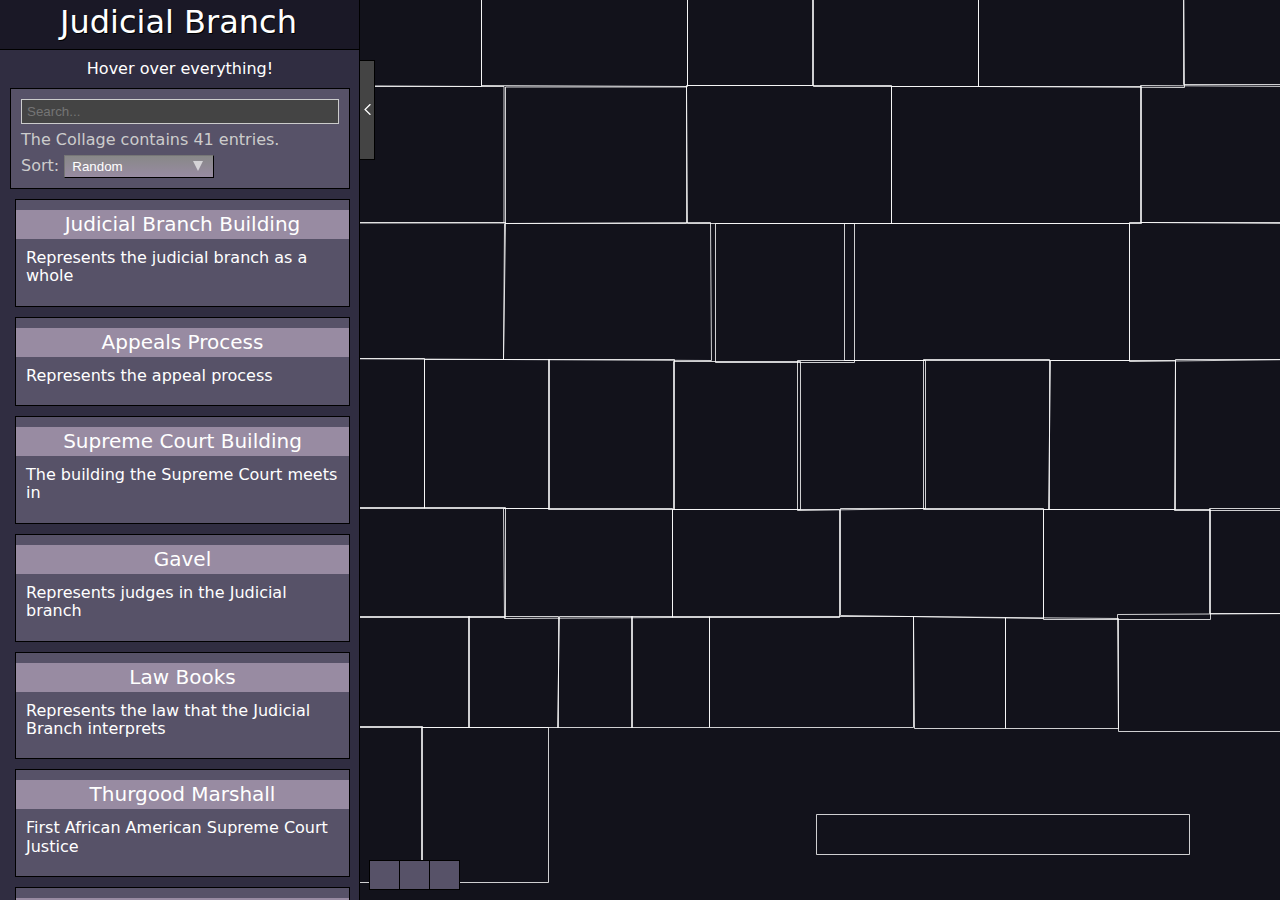
==== docs/index.html @ a3275719 "Changes" ====
<!--
	========================================================================
	Judicial Branch Collage
	
	An Collage of Reddit's /r/place, with information to each
	artwork	of the canvas provided by the community.
	
	Copyright (C) 2017 Roland Rytz <roland@draemm.li>
	Licensed under the GNU Affero General Public License Version 3
	This program is free software: you can redistribute it and/or modify
	it under the terms of the GNU Affero General Public License as
	published by the Free Software Foundation, either version 3 of the
	License, or (at your option) any later version.
	This program is distributed in the hope that it will be useful,
	but WITHOUT ANY WARRANTY; without even the implied warranty of
	MERCHANTABILITY or FITNESS FOR A PARTICULAR PURPOSE.
	For more information, see:
	https://draemm.li/various/place-collage/license.txt
	
	========================================================================
-->

<!DOCTYPE html>
<html>
  <head>
    <meta charset="utf-8" />
    <title>Judicial Branch</title>

    <meta name="robots" content="index, follow" />


    <meta
      name="viewport"
      content="width=device-width, height=device-height, initial-scale=1, minimum-scale=1, maximum-scale=1, user-scalable=no, shrink-to-fit=no"
    />
    <meta name="mobile-web-app-capable" content="yes" />

    <link
      href="./_css/style.css?version=1.0.32"
      rel="stylesheet"
      type="text/css"
      media="all"
    />
  </head>
  <body>
    <div id="wrapper">
      <header>
        <a href="./">
          <h1 id="title">Judicial Branch</h1>
        </a>
      </header>

      <div id="container">
        <div id="loading">
          <div id="loadingContent">
            <div></div>
            <br />
            <span>&nbsp;&nbsp;Hang on...</span>
            <noscript>
              <p>Sorry, you need JavaScript to view the Collage.</p>
              <p>
                All JavaScript on this site is licensed under either the MIT or
                AGPL license.
              </p>
            </noscript>
          </div>
        </div>
        <canvas id="linesCanvas"></canvas>
        <div id="innerContainer">
          <canvas id="highlightCanvas" width="1000" height="1000"></canvas>
          <img
            id="image"
            src="./_img/place-indexed.svg"
            width="1000"
            height="1000"
            alt="Canvas of /r/place in the state of when the experiment was concluded."
          />
        </div>
      </div>

      <div id="entriesListContainer">
        <nav>
          <a style="display: none" id="aboutLink" href="./about.html">About</a>
          <a style="display: none" id="drawLink" href="./?mode=draw">Contribute</a>
          Hover over everything!
        </nav>
        <div id="entriesListControls">
          <input
            autofocus
            id="searchList"
            type="text"
            placeholder="Search..."
          />
          <span id="collageSize"></span>
          <div id="sortContainer">
            <label>Sort:</label>
            <select id="sort">
              <option value="shuffle">Random</option>
              <option value="relevant" id="relevantOption" disabled>
                Relevant
              </option>
              <option value="alphaAsc">↓ Alphabetical</option>
              <option value="alphaDesc">↑ Alphabetical</option>
              <option value="newest">Newest</option>
              <option value="oldest">Oldest</option>
            </select>
          </div>
        </div>
        <div id="entriesList"></div>
      </div>
      <div id="entriesListBackground"></div>

      <button id="hideListButton"></button>

      <div id="zoomControls">
        <button title="Zoom In" id="zoomInButton"></button
        ><button title="Reset View" id="zoomResetButton"></button
        ><button title="Zoom Out" id="zoomOutButton"></button>
      </div>

      <div id="drawControlsContainer">
        <a id="drawBackButton" href="./">&lt; Back to the Collage</a>
        <div id="drawControls">
          <div>
            <button id="undoButton" disabled>Undo</button>
            <button disabled id="redoButton">Redo</button>
          </div>
          <button disabled id="finishButton">Finish (Enter)</button>
          <button id="resetButton">Reset</button>
          <label
            id="highlightUnchartedLabel"
            title="Highlight uncharted areas of the map"
            class="checkboxLabel"
          >
            <input type="checkbox" id="highlightUncharted" checked /> Highlight
            Empty
          </label>
          <div id="objectInfo">
            <label for="nameField">Name</label>
            <input
              id="nameField"
              type="text"
              value=""
              placeholder="A short title"
            />
            <label for="descriptionField">Description</label>
            <textarea
              id="descriptionField"
              placeholder="A short description to be understood by everyone"
            ></textarea>
            <label for="websiteField">Website</label>
            <input
              id="websiteField"
              type="text"
              value=""
              placeholder="https://example.com"
            />
            <label for="subredditField">Subreddit</label>
            <input
              id="subredditField"
              type="text"
              value=""
              placeholder="/r/example"
            />
            <div id="infoButtons">
              <button id="cancelButton">Cancel</button>
              <button id="exportButton">OK</button>
            </div>
          </div>
        </div>
        <div id="hint">
          <p>
            You can suggest new entries to the Collage for art that isn't mapped
            yet.
          </p>
          <p>
            Please read
            <a
              href="https://reddit.com/r/placeCollage/comments/63afic/how_to_contribute/"
              target="_blank"
              >this reddit post</a
            >
            for instructions.
          </p>
          <p>
            Click anywhere on the image to start drawing a shape. When you're
            happy with the result, click the "Finish" button above or press the
            Enter key.
          </p>
          <p>You can then add more information about your object.</p>
        </div>
      </div>

      <button class="hidden" id="closeObjectsListButton"></button>
      <div id="objectsList"></div>

      <div id="exportOverlay" class="overlay">
        <div id="exportWindow">
          <p>
            Please copy the text below and submit it as a<br />
            new text post to
            <a target="_blank" href="https://www.reddit.com/r/placeCollage/"
              >/r/placeCollage</a
            >
            on Reddit.
          </p>
          <p>I will then check it and add it to the collage.</p>
          <textarea cols="50" rows="5" id="exportString"></textarea>
          <button id="exportCloseButton">Done</button>
        </div>
      </div>
    </div>

    <script
      type="text/javascript"
      src="./_js/pointInPolygon.js?version=1.0"
    ></script>
    <script
      type="text/javascript"
      src="./_js/collage.js?version=1.0.50"
    ></script>
    <script type="text/javascript" src="./_js/view.js?version=1.0.4"></script>
    <script
      type="text/javascript"
      src="./_js/overlap.js?version=1.0.4"
    ></script>
    <script type="text/javascript" src="./_js/draw.js?version=1.0.3"></script>
    <script type="text/javascript" src="./_js/main.js?version=1.0.3"></script>

    <!--
		<script type="text/javascript" src="./_js/stats.js?version=1.0.0"></script>
-->
  </body>
</html>
---- docs/_css/style.css ----
/*
	========================================================================
	Judicial Branch Collage
	
	An Collage of Reddit's /r/place, with information to each
	artwork	of the canvas provided by the community.
	
	Copyright (C) 2017 Roland Rytz <roland@draemm.li>
	Licensed under the GNU Affero General Public License Version 3
	This program is free software: you can redistribute it and/or modify
	it under the terms of the GNU Affero General Public License as
	published by the Free Software Foundation, either version 3 of the
	License, or (at your option) any later version.
	This program is distributed in the hope that it will be useful,
	but WITHOUT ANY WARRANTY; without even the implied warranty of
	MERCHANTABILITY or FITNESS FOR A PARTICULAR PURPOSE.
	For more information, see:
	https://draemm.li/various/place-collage/license.txt
	
	========================================================================
*/
@import url("https://rsms.me/inter/inter.css");

* {
  margin: 0px;
  padding: 0px;
  border: none;
  box-sizing: border-box;
}

html,
body {
  min-height: 100%;
  min-width: 100%;
  height: 100%;
  width: 100%;
}

body {
  overflow: hidden;
  overflow-x: hidden;
  overflow-y: hidden;

  font-family: Inter, sans, Sans-Serif;
  background-color: #1e1e2e;
  color: #ffffff;

  line-height: 1.15;
}

#wrapper {
  position: fixed;
  height: 100%;
  width: 100%;
  overflow: hidden;
  overflow-x: hidden;
  overflow-y: hidden;
  -webkit-overflow-scrolling: touch;
}

a {
  color: #ffaa00;
  text-decoration: none;
}

a:hover {
  text-decoration: underline;
}

button,
#aboutBackButton,
#drawBackButton {
  background-image: #888888;
  border: 1px #000000 solid;
  color: #ffffff;
  text-align: center;
  display: inline-block;
  padding: 5px;
  cursor: pointer;
  text-shadow: 1px 1px 0px #444444;
}

button::-moz-focus-inner {
  border: 0;
}

button:disabled,
button:disabled:hover {
  background-image: none;
  background-color: #988BA2;
  color: #aaaaaa;
  cursor: default;
}

button:hover,
#aboutBackButton:hover,
#drawBackButton:hover {
  background-image: #999999;
  text-decoration: none;
}

input[type="text"],
textArea {
  background-color: #444444;
  border: 1px #000000 solid;
  margin-bottom: 4px;
  padding: 5px 5px;
  color: #ffffff;
  box-sizing: border-box;
}

input[type="text"] {
  height: 25px;
}

header {
  min-width: 360px;
  height: 50px;
  position: absolute;
  background-color: #1a1826;
  border-right: 1px #000000 solid;
  border-bottom: 1px #000000 solid;
  z-index: 1000;
  display: inline-block;
}

@media (max-width: 600px) {
  header {
    width: 100%;
  }
}

@media (max-width: 400px) {
  header h1 {
    font-size: 28px;
  }
}

@media (max-width: 350px) {
  header h1 {
    font-size: 20px;
  }
}

header.aboutHeader {
  width: 100%;
  border-right: 0px;
}

header > a {
  display: flex;
  color: #ffffff;
  /*align-items: center;*/
}

header > a:hover {
  text-decoration: none;
  color: #ffaa00;
}

#logo {
  padding: 5px;
  /*background-color: #FFFFFF;*/
}

h1 {
  font-weight: 400;
  padding: 0px 10px;
  display: inline-block;
  margin-top: 0px;
  line-height: 45px;
  position: absolute;
  top: 0px;
  left: 50px;
  text-shadow: 1px 1px 0px #000000;
}

select {
  -moz-appearance: none;
  -webkit-appearance: none;
  appearance: none;
  background-image: url("data:image/svg+xml;utf8,%3Csvg%0A%20%20%20xmlns%3Adc%3D%22http%3A//purl.org/dc/elements/1.1/%22%0A%20%20%20xmlns%3Acc%3D%22http%3A//creativecommons.org/ns%23%22%0A%20%20%20xmlns%3Ardf%3D%22http%3A//www.w3.org/1999/02/22-rdf-syntax-ns%23%22%0A%20%20%20xmlns%3Asvg%3D%22http%3A//www.w3.org/2000/svg%22%0A%20%20%20xmlns%3D%22http%3A//www.w3.org/2000/svg%22%0A%20%20%20version%3D%221.1%22%0A%20%20%20width%3D%2215.26367%22%0A%20%20%20height%3D%2215.3125%22%0A%20%20%20id%3D%22svg2%22%3E%0A%20%20%3Cdefs%0A%20%20%20%20%20id%3D%22defs4%22%20/%3E%0A%20%20%3Cmetadata%0A%20%20%20%20%20id%3D%22metadata7%22%3E%0A%20%20%20%20%3Crdf%3ARDF%3E%0A%20%20%20%20%20%20%3Ccc%3AWork%0A%20%20%20%20%20%20%20%20%20rdf%3Aabout%3D%22%22%3E%0A%20%20%20%20%20%20%20%20%3Cdc%3Aformat%3Eimage/svg+xml%3C/dc%3Aformat%3E%0A%20%20%20%20%20%20%20%20%3Cdc%3Atype%0A%20%20%20%20%20%20%20%20%20%20%20rdf%3Aresource%3D%22http%3A//purl.org/dc/dcmitype/StillImage%22%20/%3E%0A%20%20%20%20%20%20%20%20%3Cdc%3Atitle%3E%3C/dc%3Atitle%3E%0A%20%20%20%20%20%20%3C/cc%3AWork%3E%0A%20%20%20%20%3C/rdf%3ARDF%3E%0A%20%20%3C/metadata%3E%0A%20%20%3Cg%0A%20%20%20%20%20transform%3D%22translate%28-188.36328%2C-392.51062%29%22%0A%20%20%20%20%20id%3D%22layer1%22%3E%0A%20%20%20%20%3Cg%0A%20%20%20%20%20%20%20id%3D%22text2985%22%0A%20%20%20%20%20%20%20style%3D%22font-size%3A20px%3Bfont-style%3Anormal%3Bfont-variant%3Anormal%3Bfont-weight%3Anormal%3Bfont-stretch%3Anormal%3Btext-align%3Acenter%3Bline-height%3A125%25%3Bletter-spacing%3A0px%3Bword-spacing%3A0px%3Btext-anchor%3Amiddle%3Bfill%3A%23000000%3Bfill-opacity%3A1%3Bstroke%3Anone%3Bfont-family%3AOpen%20Sans%3B-inkscape-font-specification%3AOpen%20Sans%22%3E%0A%20%20%20%20%20%20%3Cpath%0A%20%20%20%20%20%20%20%20%20d%3D%22m%20188.36328%2C392.51062%2015.26367%2C0%20-7.63672%2C15.3125%20-7.62695%2C-15.3125%22%0A%20%20%20%20%20%20%20%20%20id%3D%22path2990%22%0A%20%20%20%20%20%20%20%20%20style%3D%22fill%3A%23ffffff%3Bfill-opacity%3A0.63274339%22%20/%3E%0A%20%20%20%20%3C/g%3E%0A%20%20%3C/g%3E%0A%3C/svg%3E"),
    linear-gradient(to bottom, #888888, #988BA2);
  background-repeat: no-repeat, repeat;
  background-position: calc(100% - 10px) center, 0 0;
  background-size: 10px, cover;
  border: 1px #222222 outset;
  color: #ffffff;
  cursor: pointer;
  padding: 3px;
  padding-left: 7px;
}

select option[disabled] {
  display: none;
}

select:hover {
  background-image: url("data:image/svg+xml;utf8,%3Csvg%0A%20%20%20xmlns%3Adc%3D%22http%3A//purl.org/dc/elements/1.1/%22%0A%20%20%20xmlns%3Acc%3D%22http%3A//creativecommons.org/ns%23%22%0A%20%20%20xmlns%3Ardf%3D%22http%3A//www.w3.org/1999/02/22-rdf-syntax-ns%23%22%0A%20%20%20xmlns%3Asvg%3D%22http%3A//www.w3.org/2000/svg%22%0A%20%20%20xmlns%3D%22http%3A//www.w3.org/2000/svg%22%0A%20%20%20version%3D%221.1%22%0A%20%20%20width%3D%2215.26367%22%0A%20%20%20height%3D%2215.3125%22%0A%20%20%20id%3D%22svg2%22%3E%0A%20%20%3Cdefs%0A%20%20%20%20%20id%3D%22defs4%22%20/%3E%0A%20%20%3Cmetadata%0A%20%20%20%20%20id%3D%22metadata7%22%3E%0A%20%20%20%20%3Crdf%3ARDF%3E%0A%20%20%20%20%20%20%3Ccc%3AWork%0A%20%20%20%20%20%20%20%20%20rdf%3Aabout%3D%22%22%3E%0A%20%20%20%20%20%20%20%20%3Cdc%3Aformat%3Eimage/svg+xml%3C/dc%3Aformat%3E%0A%20%20%20%20%20%20%20%20%3Cdc%3Atype%0A%20%20%20%20%20%20%20%20%20%20%20rdf%3Aresource%3D%22http%3A//purl.org/dc/dcmitype/StillImage%22%20/%3E%0A%20%20%20%20%20%20%20%20%3Cdc%3Atitle%3E%3C/dc%3Atitle%3E%0A%20%20%20%20%20%20%3C/cc%3AWork%3E%0A%20%20%20%20%3C/rdf%3ARDF%3E%0A%20%20%3C/metadata%3E%0A%20%20%3Cg%0A%20%20%20%20%20transform%3D%22translate%28-188.36328%2C-392.51062%29%22%0A%20%20%20%20%20id%3D%22layer1%22%3E%0A%20%20%20%20%3Cg%0A%20%20%20%20%20%20%20id%3D%22text2985%22%0A%20%20%20%20%20%20%20style%3D%22font-size%3A20px%3Bfont-style%3Anormal%3Bfont-variant%3Anormal%3Bfont-weight%3Anormal%3Bfont-stretch%3Anormal%3Btext-align%3Acenter%3Bline-height%3A125%25%3Bletter-spacing%3A0px%3Bword-spacing%3A0px%3Btext-anchor%3Amiddle%3Bfill%3A%23000000%3Bfill-opacity%3A1%3Bstroke%3Anone%3Bfont-family%3AOpen%20Sans%3B-inkscape-font-specification%3AOpen%20Sans%22%3E%0A%20%20%20%20%20%20%3Cpath%0A%20%20%20%20%20%20%20%20%20d%3D%22m%20188.36328%2C392.51062%2015.26367%2C0%20-7.63672%2C15.3125%20-7.62695%2C-15.3125%22%0A%20%20%20%20%20%20%20%20%20id%3D%22path2990%22%0A%20%20%20%20%20%20%20%20%20style%3D%22fill%3A%23ffffff%3Bfill-opacity%3A0.63274339%22%20/%3E%0A%20%20%20%20%3C/g%3E%0A%20%20%3C/g%3E%0A%3C/svg%3E"),
    linear-gradient(to bottom, #999999, #6E6C7E);
}

select:active {
  background-image: linear-gradient(to bottom, #988BA2, #6E6C7E);
  background-color: #988BA2;
}

option,
optgroup {
  background-color: #575268;
  font-size: 16px;
  border-color: #bbbbbb;
}

#linesCanvas {
  position: absolute;
  left: 0px;
  top: 0px;
  height: 100%;
  /*width: calc(100% - 320px);*/
  width: 100%;
  z-index: -500;
}

#container {
  width: calc(100% - 320px);
  height: 100%;
  margin-left: 320px;

  touch-action: manipulation;

  overflow: hidden;
  overflow-x: hidden;
  overflow-y: hidden;
}

#loading {
  position: absolute;
  background-color: rgba(10, 10, 10, 0.9);
  top: 0px;
  left: 0px;
  right: 0px;
  bottom: 0px;
  z-index: 100;
}

#loading > div {
  margin: 80px auto;
  color: #ffffff;
  text-align: center;
  font-size: 40px;
}

#loading > div > div:first-child {
  width: 200px;
  height: 200px;
  border-radius: 200px;
  border: 7px #cccccc solid;
  display: inline-block;
  border-top-color: #ffaa00;

  animation-duration: 3s;
  animation-name: spinner;
  animation-iteration-count: infinite;
}

#loading > div > span {
  font-family: "DejaVu Sans", Helvetica, sans-serif;
  font-weight: 200;
}

@keyframes spinner {
  from {
    transform: rotateZ(0deg);
  }

  to {
    transform: rotateZ(360deg);
  }
}

.error {
  color: #ffffff;
  font-size: 23px;
  margin: 15px 0px;
}

.errorBody {
  color: #cc8888;
  font-family: monospace;
  font-size: 20px;
  cursor: text;
}

noscript {
  color: #ffffff;
  font-size: 23px;
  display: block;
  margin-top: 10px;
}

.listHidden #container {
  width: 100%;
  margin-left: 0px;
}

#innerContainer {
  height: 1000px;
  width: 1000px;
  position: absolute;
  z-index: -1000;
}

#image {
  position: absolute;
  height: 100%;
  width: 100%;
  z-index: -1500;
  image-rendering: -moz-crisp-edges;
  image-rendering: pixelated;
  -ms-interpolation-mode: nearest-neighbor;
}

#highlightCanvas {
  z-index: -1200;
  position: absolute;
  height: 100%;
  width: 100%;
  image-rendering: -moz-crisp-edges;
  image-rendering: pixelated;
  -ms-interpolation-mode: nearest-neighbor;
}

#objectsList {
  max-width: 300px;
  width: calc(100% - 10px);
  position: absolute;
  right: 0px;
  top: 0px;
  padding: 0px;
  max-height: calc(100% - 40px);
  overflow-y: auto;
  z-index: 0;
}

#closeObjectsListButton {
  height: 40px;
  width: 40px;
  position: absolute;
  top: 10px;
  right: 310px;
  background-image: url("data:image/svg+xml;utf8,%3Csvg%0A%20%20%20xmlns%3Adc%3D%22http%3A//purl.org/dc/elements/1.1/%22%0A%20%20%20xmlns%3Acc%3D%22http%3A//creativecommons.org/ns%23%22%0A%20%20%20xmlns%3Ardf%3D%22http%3A//www.w3.org/1999/02/22-rdf-syntax-ns%23%22%0A%20%20%20xmlns%3Asvg%3D%22http%3A//www.w3.org/2000/svg%22%0A%20%20%20xmlns%3D%22http%3A//www.w3.org/2000/svg%22%0A%20%20%20version%3D%221.1%22%0A%20%20%20width%3D%22192.84375%22%0A%20%20%20height%3D%22192.875%22%0A%20%20%20id%3D%22svg2%22%3E%0A%20%20%3Cdefs%0A%20%20%20%20%20id%3D%22defs4%22%20/%3E%0A%20%20%3Cmetadata%0A%20%20%20%20%20id%3D%22metadata7%22%3E%0A%20%20%20%20%3Crdf%3ARDF%3E%0A%20%20%20%20%20%20%3Ccc%3AWork%0A%20%20%20%20%20%20%20%20%20rdf%3Aabout%3D%22%22%3E%0A%20%20%20%20%20%20%20%20%3Cdc%3Aformat%3Eimage/svg+xml%3C/dc%3Aformat%3E%0A%20%20%20%20%20%20%20%20%3Cdc%3Atype%0A%20%20%20%20%20%20%20%20%20%20%20rdf%3Aresource%3D%22http%3A//purl.org/dc/dcmitype/StillImage%22%20/%3E%0A%20%20%20%20%20%20%20%20%3Cdc%3Atitle%3E%3C/dc%3Atitle%3E%0A%20%20%20%20%20%20%3C/cc%3AWork%3E%0A%20%20%20%20%3C/rdf%3ARDF%3E%0A%20%20%3C/metadata%3E%0A%20%20%3Cg%0A%20%20%20%20%20transform%3D%22matrix%281.2121574%2C0%2C0%2C1.2121574%2C-20.456139%2C-20.460051%29%22%0A%20%20%20%20%20id%3D%22g3804%22%0A%20%20%20%20%20style%3D%22stroke%3A%23ffffff%3Bstroke-opacity%3A1%22%3E%0A%20%20%20%20%3Cg%0A%20%20%20%20%20%20%20transform%3D%22translate%28-156.4375%2C-398.78125%29%22%0A%20%20%20%20%20%20%20id%3D%22layer1%22%0A%20%20%20%20%20%20%20style%3D%22stroke%3A%23ffffff%3Bstroke-opacity%3A1%22%3E%0A%20%20%20%20%20%20%3Cpath%0A%20%20%20%20%20%20%20%20%20d%3D%22M%20195.27845%2C552.79802%20310.43583%2C437.64064%22%0A%20%20%20%20%20%20%20%20%20id%3D%22path2985%22%0A%20%20%20%20%20%20%20%20%20style%3D%22fill%3Anone%3Bstroke%3A%23ffffff%3Bstroke-width%3A24.74926186%3Bstroke-linecap%3Asquare%3Bstroke-linejoin%3Amiter%3Bstroke-miterlimit%3A4%3Bstroke-opacity%3A1%3Bstroke-dasharray%3Anone%22%20/%3E%0A%20%20%20%20%20%20%3Cpath%0A%20%20%20%20%20%20%20%20%20d%3D%22M%20310.43583%2C552.79802%20195.27845%2C437.64064%22%0A%20%20%20%20%20%20%20%20%20id%3D%22path3802%22%0A%20%20%20%20%20%20%20%20%20style%3D%22fill%3Anone%3Bstroke%3A%23ffffff%3Bstroke-width%3A24.74926186%3Bstroke-linecap%3Asquare%3Bstroke-linejoin%3Amiter%3Bstroke-miterlimit%3A4%3Bstroke-opacity%3A1%3Bstroke-dasharray%3Anone%22%20/%3E%0A%20%20%20%20%3C/g%3E%0A%20%20%3C/g%3E%0A%3C/svg%3E");
  background-size: 15px, cover;
  background-position: center, 0 0;
  background-repeat: no-repeat, no-repeat;
  background-color: #575268;
}

#closeObjectsListButton.hidden {
  display: none;
}

#closeObjectsListButton:hover {
  background-image: url("data:image/svg+xml;utf8,%3Csvg%0A%20%20%20xmlns%3Adc%3D%22http%3A//purl.org/dc/elements/1.1/%22%0A%20%20%20xmlns%3Acc%3D%22http%3A//creativecommons.org/ns%23%22%0A%20%20%20xmlns%3Ardf%3D%22http%3A//www.w3.org/1999/02/22-rdf-syntax-ns%23%22%0A%20%20%20xmlns%3Asvg%3D%22http%3A//www.w3.org/2000/svg%22%0A%20%20%20xmlns%3D%22http%3A//www.w3.org/2000/svg%22%0A%20%20%20version%3D%221.1%22%0A%20%20%20width%3D%22192.84375%22%0A%20%20%20height%3D%22192.875%22%0A%20%20%20id%3D%22svg2%22%3E%0A%20%20%3Cdefs%0A%20%20%20%20%20id%3D%22defs4%22%20/%3E%0A%20%20%3Cmetadata%0A%20%20%20%20%20id%3D%22metadata7%22%3E%0A%20%20%20%20%3Crdf%3ARDF%3E%0A%20%20%20%20%20%20%3Ccc%3AWork%0A%20%20%20%20%20%20%20%20%20rdf%3Aabout%3D%22%22%3E%0A%20%20%20%20%20%20%20%20%3Cdc%3Aformat%3Eimage/svg+xml%3C/dc%3Aformat%3E%0A%20%20%20%20%20%20%20%20%3Cdc%3Atype%0A%20%20%20%20%20%20%20%20%20%20%20rdf%3Aresource%3D%22http%3A//purl.org/dc/dcmitype/StillImage%22%20/%3E%0A%20%20%20%20%20%20%20%20%3Cdc%3Atitle%3E%3C/dc%3Atitle%3E%0A%20%20%20%20%20%20%3C/cc%3AWork%3E%0A%20%20%20%20%3C/rdf%3ARDF%3E%0A%20%20%3C/metadata%3E%0A%20%20%3Cg%0A%20%20%20%20%20transform%3D%22matrix%281.2121574%2C0%2C0%2C1.2121574%2C-20.456139%2C-20.460051%29%22%0A%20%20%20%20%20id%3D%22g3804%22%0A%20%20%20%20%20style%3D%22stroke%3A%23ffffff%3Bstroke-opacity%3A1%22%3E%0A%20%20%20%20%3Cg%0A%20%20%20%20%20%20%20transform%3D%22translate%28-156.4375%2C-398.78125%29%22%0A%20%20%20%20%20%20%20id%3D%22layer1%22%0A%20%20%20%20%20%20%20style%3D%22stroke%3A%23ffffff%3Bstroke-opacity%3A1%22%3E%0A%20%20%20%20%20%20%3Cpath%0A%20%20%20%20%20%20%20%20%20d%3D%22M%20195.27845%2C552.79802%20310.43583%2C437.64064%22%0A%20%20%20%20%20%20%20%20%20id%3D%22path2985%22%0A%20%20%20%20%20%20%20%20%20style%3D%22fill%3Anone%3Bstroke%3A%23ffffff%3Bstroke-width%3A24.74926186%3Bstroke-linecap%3Asquare%3Bstroke-linejoin%3Amiter%3Bstroke-miterlimit%3A4%3Bstroke-opacity%3A1%3Bstroke-dasharray%3Anone%22%20/%3E%0A%20%20%20%20%20%20%3Cpath%0A%20%20%20%20%20%20%20%20%20d%3D%22M%20310.43583%2C552.79802%20195.27845%2C437.64064%22%0A%20%20%20%20%20%20%20%20%20id%3D%22path3802%22%0A%20%20%20%20%20%20%20%20%20style%3D%22fill%3Anone%3Bstroke%3A%23ffffff%3Bstroke-width%3A24.74926186%3Bstroke-linecap%3Asquare%3Bstroke-linejoin%3Amiter%3Bstroke-miterlimit%3A4%3Bstroke-opacity%3A1%3Bstroke-dasharray%3Anone%22%20/%3E%0A%20%20%20%20%3C/g%3E%0A%20%20%3C/g%3E%0A%3C/svg%3E"),
    linear-gradient(to bottom, #6E6C7E, #575268);
}

@media (max-width: 750px) {
  div:not(.listHidden) > #objectsList {
    display: none;
  }
  div:not(.listHidden) > #closeObjectsListButton {
    display: none;
  }
}

@media (max-width: 700px) {
  #objectsList {
    top: 50px;
    max-height: calc(100% - 90px);
  }
}

@media (max-width: 750px) {
  #closeObjectsListButton {
    top: 60px;
  }
}

@media (max-width: 530px) {
  #objectsList {
    top: 80px;
    max-height: calc(100% - 130px);
  }

  #closeObjectsListButton {
    top: 55px;
    right: 10px;
    height: 30px;
    width: 30px;
  }
}

.object {
  background-color: #575268;
  border: 1px #000000 solid;
  margin: 10px 10px 0px 0px;
  padding: 10px;
  overflow-x: auto;
}

.object:hover {
  background-color: #988BA2;
  border-color: #ffffff;
}

.object:hover a {
  background-color: #575268;
}

.object:hover h2 {
  background-color: #6E6C7E;
}

.object > * {
  display: block;
}

.object h2 {
  display: block;
  font-size: 20px;
  background-color: #988BA2;
  margin: 0px -10px 10px -10px;
  font-weight: 350;
}

.object h2 a {
  color: #ffffff;
  padding: 3px 10px;
  display: block;
  height: 100%;
  width: 100%;
}

.object h2 a:hover {
  color: #ffaa00;
}

.object a {
  background-color: #988BA2;
  text-align: center;
  padding: 3px;
  margin-bottom: 5px;
}

.object a.inline {
  background-color: transparent;
  display: inline;
  padding: 0px;
  margin: 0px;
}

.object a.inline:hover {
  background-color: transparent;
  text-decoration: underline;
}

.object a:hover {
  background-color: #6E6C7E;
  text-decoration: none;
}

.object p {
  margin-bottom: 10px;
}

#drawControlsContainer {
  background-color: #444444;
  border-right: 1px #000000 solid;
  width: 360px;
  position: absolute;
  left: 0px;
  top: 50px;
  bottom: 0px;
  overflow-y: auto;
  display: none;
  padding: 0px 20px;
}

.draw #drawControlsContainer {
  display: block;
}

#drawControls {
  width: 250px;
  padding: 15px;
  margin: 10px auto;
  background-color: #575268;
}

#drawBackButton {
  margin: 10px auto 0px auto;
  display: block;
  width: 170px;
}

#drawControls > * {
  width: 100%;
  display: flex;
  justify-content: center;
  margin-bottom: 5px;
}

#drawControls > * > * {
  flex-grow: 1;
  margin-right: 5px;
}

#drawControls > * > *:last-child {
  margin-right: 0px;
}

.checkboxLabel {
  background-color: #988BA2;
  padding: 3px;
  cursor: pointer;
}

.checkboxLabel:hover {
  background-color: #6E6C7E;
}

#drawControls .checkboxLabel {
  display: inline-block;
}

input[type="checkbox"] {
  margin: 3px;
  vertical-align: middle;
  display: inline-block;
  width: 15px;
  height: 15px;
}

#hint {
  display: block;
  text-align: left;
  color: #dddddd;
}

#hint p {
  margin-bottom: 10px;
}

#objectInfo {
  display: none;
}

#objectInfo input {
  width: 100%;
}

#descriptionField {
  width: 220px;
  height: 70px;
}

#infoButtons {
  display: flex;
  margin-top: 10px;
}

#infoButtons button {
  width: 50px;
  flex-grow: 1;
  margin-right: 10px;
}

#infoButtons button:last-child {
  margin-right: 0px;
}

.overlay {
  position: absolute;
  top: 0px;
  left: 0px;
  right: 0px;
  bottom: 0px;
  background-color: rgba(0, 0, 0, 0.8);
  display: none;
  justify-content: center;
}

#exportWindow {
  margin: 50px auto;
  padding: 10px;
  width: 100%;
  height: calc(100% - 100px);
  max-width: 500px;
  /*max-height: 300px*/

  border: 1px #000000 solid;
  background-color: #575268;

  display: flex;
  flex-direction: column;
  overflow-y: auto;
}

#exportWindow * {
  flex-shrink: 0;
  margin-bottom: 10px;
}

#exportWindow p {
}

#exportString {
  flex-grow: 1;
  flex-shrink: 0;
}

#exportCloseButton {
  margin-bottom: 0px;
  width: 100px;
  align-self: flex-end;
}

#exportOverlay {
  display: none;
}

#zoomControls {
  position: absolute;
  bottom: 10px;
  left: 370px;
  width: 90px;
  display: flex;
}

.listHidden #zoomControls {
  left: 10px;
}

#zoomControls button {
  display: inline-block;
  height: 30px;
  width: 30px;
  margin-left: -1px;
  flex-grow: 1;
  font-size: 20px;
  line-height: 0px;
  font-weight: 300;
  background-size: 15px;
  background-repeat: no-repeat;
  background-position: center;
  background-color: #575268;
}

#zoomControls button:focus {
  outline: none;
}

#zoomControls button:hover {
  background-color: #988BA2;
}

#zoomInButton {
  background-image: url("/_img/plus.svg");
}

button#zoomResetButton {
  background-image: url("/_img/original.svg");
}

#zoomOutButton {
  background-image: url("/_img/minus.svg");
}

#entriesListContainer {
  position: absolute;
  left: 10px;
  top: 50px;
  bottom: 0px;
  padding-bottom: 0px;
  width: 340px;
  display: flex;
  flex-direction: column;
}

@media (max-width: 500px) {
  div#entriesListContainer {
    width: calc(100% - 20px);
  }

  div#entriesListBackground {
    width: 100%;
  }

  div:not(.listHidden) > #zoomControls {
    display: none;
  }

  div:not(.listHidden) > button#hideListButton {
    background-image: url("data:image/svg+xml;utf8,%3Csvg%0A%20%20%20xmlns%3Adc%3D%22http%3A//purl.org/dc/elements/1.1/%22%0A%20%20%20xmlns%3Acc%3D%22http%3A//creativecommons.org/ns%23%22%0A%20%20%20xmlns%3Ardf%3D%22http%3A//www.w3.org/1999/02/22-rdf-syntax-ns%23%22%0A%20%20%20xmlns%3Asvg%3D%22http%3A//www.w3.org/2000/svg%22%0A%20%20%20xmlns%3D%22http%3A//www.w3.org/2000/svg%22%0A%20%20%20version%3D%221.1%22%0A%20%20%20width%3D%22192.84375%22%0A%20%20%20height%3D%22192.875%22%0A%20%20%20id%3D%22svg2%22%3E%0A%20%20%3Cdefs%0A%20%20%20%20%20id%3D%22defs4%22%20/%3E%0A%20%20%3Cmetadata%0A%20%20%20%20%20id%3D%22metadata7%22%3E%0A%20%20%20%20%3Crdf%3ARDF%3E%0A%20%20%20%20%20%20%3Ccc%3AWork%0A%20%20%20%20%20%20%20%20%20rdf%3Aabout%3D%22%22%3E%0A%20%20%20%20%20%20%20%20%3Cdc%3Aformat%3Eimage/svg+xml%3C/dc%3Aformat%3E%0A%20%20%20%20%20%20%20%20%3Cdc%3Atype%0A%20%20%20%20%20%20%20%20%20%20%20rdf%3Aresource%3D%22http%3A//purl.org/dc/dcmitype/StillImage%22%20/%3E%0A%20%20%20%20%20%20%20%20%3Cdc%3Atitle%3E%3C/dc%3Atitle%3E%0A%20%20%20%20%20%20%3C/cc%3AWork%3E%0A%20%20%20%20%3C/rdf%3ARDF%3E%0A%20%20%3C/metadata%3E%0A%20%20%3Cg%0A%20%20%20%20%20transform%3D%22matrix%281.2121574%2C0%2C0%2C1.2121574%2C-20.456139%2C-20.460051%29%22%0A%20%20%20%20%20id%3D%22g3804%22%0A%20%20%20%20%20style%3D%22stroke%3A%23ffffff%3Bstroke-opacity%3A1%22%3E%0A%20%20%20%20%3Cg%0A%20%20%20%20%20%20%20transform%3D%22translate%28-156.4375%2C-398.78125%29%22%0A%20%20%20%20%20%20%20id%3D%22layer1%22%0A%20%20%20%20%20%20%20style%3D%22stroke%3A%23ffffff%3Bstroke-opacity%3A1%22%3E%0A%20%20%20%20%20%20%3Cpath%0A%20%20%20%20%20%20%20%20%20d%3D%22M%20195.27845%2C552.79802%20310.43583%2C437.64064%22%0A%20%20%20%20%20%20%20%20%20id%3D%22path2985%22%0A%20%20%20%20%20%20%20%20%20style%3D%22fill%3Anone%3Bstroke%3A%23ffffff%3Bstroke-width%3A24.74926186%3Bstroke-linecap%3Asquare%3Bstroke-linejoin%3Amiter%3Bstroke-miterlimit%3A4%3Bstroke-opacity%3A1%3Bstroke-dasharray%3Anone%22%20/%3E%0A%20%20%20%20%20%20%3Cpath%0A%20%20%20%20%20%20%20%20%20d%3D%22M%20310.43583%2C552.79802%20195.27845%2C437.64064%22%0A%20%20%20%20%20%20%20%20%20id%3D%22path3802%22%0A%20%20%20%20%20%20%20%20%20style%3D%22fill%3Anone%3Bstroke%3A%23ffffff%3Bstroke-width%3A24.74926186%3Bstroke-linecap%3Asquare%3Bstroke-linejoin%3Amiter%3Bstroke-miterlimit%3A4%3Bstroke-opacity%3A1%3Bstroke-dasharray%3Anone%22%20/%3E%0A%20%20%20%20%3C/g%3E%0A%20%20%3C/g%3E%0A%3C/svg%3E");
    background-size: 20px;
    position: absolute;
    top: 55px;
    right: 10px;
    left: initial;
    border: 1px #000000 solid;
    width: 40px;
    height: 40px;
  }

  #entriesListContainer > nav {
    width: calc(100% - 45px);
  }
}

@media (max-width: 750px) {
  div:not(.listHidden) > #author {
    display: none;
  }
}

@media (max-width: 400px) {
  #author {
    display: none;
  }
}

@media (max-width: 350px) {
  #entriesListContainer > nav > a#drawLink {
    display: none;
  }
}

.draw #entriesListContainer {
  display: none;
}

.listHidden #entriesListContainer {
  display: none;
}

#entriesListContainer > nav {
  margin: 10px 0px;
  display: flex;
  flex-shrink: 0;
  justify-content: center;
}

#entriesListContainer > nav > a,
#entriesListContainer > nav > button {
  background-image: linear-gradient(to bottom, #888888, #988BA2);
  border: 1px #000000 solid;
  color: #ffffff;
  text-align: center;
  display: block;
  padding: 4px;
  cursor: pointer;
  width: 120px;
  height: 30px;
  margin-right: 10px;
  text-shadow: 1px 1px 0px #444444;
}

#entriesListContainer > nav > button {
  width: 30px;
  padding: 2px;
  flex-shrink: 0;
}

#entriesListContainer > nav > button > img {
  height: 22px;
  width: 22px;
}

#entriesListContainer > nav > button:last-child {
  margin-right: 0px;
}

#entriesListContainer > nav > a:hover {
  text-decoration: none;
  background-image: linear-gradient(to bottom, #999999, #6E6C7E);
}

#entriesListContainer > nav > button:hover {
  background-image: none;
  background: transparent;
  border-color: transparent;
}

#entriesListContainer > nav > button:hover > img {
  text-decoration: none;
  background-image: linear-gradient(to bottom, #ffaa00, #ffaa00);
  border-radius: 15px;
  padding: 3px;
  margin: -3px;
  height: 28px;
  width: 28px;
}

#entriesListBackground {
  position: absolute;
  left: 0px;
  top: 50px;
  bottom: 0px;
  width: 360px;
  z-index: -600;
  background-color: #302d41;
  border-right: 1px #000000 solid;
}

.draw #entriesListBackground {
  display: none;
}

.listHidden #entriesListBackground {
  display: none;
}

#hideListButton {
  position: absolute;
  height: 100px;
  width: 15px;
  top: 60px;
  left: 360px;
  border-left: none;
  background-color: #444444;
  background-size: 7px;
  background-repeat: no-repeat;
  background-position: center;
  background-image: url("data:image/svg+xml;utf8,%3Csvg%0A%20%20%20xmlns%3Adc%3D%22http%3A//purl.org/dc/elements/1.1/%22%0A%20%20%20xmlns%3Acc%3D%22http%3A//creativecommons.org/ns%23%22%0A%20%20%20xmlns%3Ardf%3D%22http%3A//www.w3.org/1999/02/22-rdf-syntax-ns%23%22%0A%20%20%20xmlns%3Asvg%3D%22http%3A//www.w3.org/2000/svg%22%0A%20%20%20xmlns%3D%22http%3A//www.w3.org/2000/svg%22%0A%20%20%20version%3D%221.1%22%0A%20%20%20width%3D%22165.15738%22%0A%20%20%20height%3D%22260.42575%22%0A%20%20%20id%3D%22svg2%22%3E%0A%20%20%3Cdefs%0A%20%20%20%20%20id%3D%22defs4%22%20/%3E%0A%20%20%3Cmetadata%0A%20%20%20%20%20id%3D%22metadata7%22%3E%0A%20%20%20%20%3Crdf%3ARDF%3E%0A%20%20%20%20%20%20%3Ccc%3AWork%0A%20%20%20%20%20%20%20%20%20rdf%3Aabout%3D%22%22%3E%0A%20%20%20%20%20%20%20%20%3Cdc%3Aformat%3Eimage/svg+xml%3C/dc%3Aformat%3E%0A%20%20%20%20%20%20%20%20%3Cdc%3Atype%0A%20%20%20%20%20%20%20%20%20%20%20rdf%3Aresource%3D%22http%3A//purl.org/dc/dcmitype/StillImage%22%20/%3E%0A%20%20%20%20%20%20%20%20%3Cdc%3Atitle%3E%3C/dc%3Atitle%3E%0A%20%20%20%20%20%20%3C/cc%3AWork%3E%0A%20%20%20%20%3C/rdf%3ARDF%3E%0A%20%20%3C/metadata%3E%0A%20%20%3Cg%0A%20%20%20%20%20transform%3D%22translate%28-170.27845%2C-307.37227%29%22%0A%20%20%20%20%20id%3D%22layer1%22%3E%0A%20%20%20%20%3Cpath%0A%20%20%20%20%20%20%20d%3D%22M%20310.43583%2C552.79802%20195.27845%2C437.58514%20310.43583%2C322.37227%22%0A%20%20%20%20%20%20%20id%3D%22path2985%22%0A%20%20%20%20%20%20%20style%3D%22fill%3Anone%3Bstroke%3A%23ffffff%3Bstroke-width%3A30%3Bstroke-linecap%3Asquare%3Bstroke-linejoin%3Amiter%3Bstroke-miterlimit%3A4%3Bstroke-opacity%3A1%3Bstroke-dasharray%3Anone%22%20/%3E%0A%20%20%3C/g%3E%0A%3C/svg%3E");
}

.listHidden #hideListButton::before {
  content: "Show List";
  font-size: 17px;
  font-weight: 300;
  color: #bbbbbb;
  margin-left: 20px;
}

#hideListButton:hover {
  background-color: #575268;
}

.draw #hideListButton {
  display: none;
}

.listHidden #hideListButton {
  background-image: url("data:image/svg+xml;utf8,%3Csvg%0A%20%20%20xmlns%3Adc%3D%22http%3A//purl.org/dc/elements/1.1/%22%0A%20%20%20xmlns%3Acc%3D%22http%3A//creativecommons.org/ns%23%22%0A%20%20%20xmlns%3Ardf%3D%22http%3A//www.w3.org/1999/02/22-rdf-syntax-ns%23%22%0A%20%20%20xmlns%3Asvg%3D%22http%3A//www.w3.org/2000/svg%22%0A%20%20%20xmlns%3D%22http%3A//www.w3.org/2000/svg%22%0A%20%20%20version%3D%221.1%22%0A%20%20%20width%3D%22272.84375%22%0A%20%20%20height%3D%22177.59375%22%0A%20%20%20id%3D%22svg2%22%3E%0A%20%20%3Cdefs%0A%20%20%20%20%20id%3D%22defs4%22%20/%3E%0A%20%20%3Cmetadata%0A%20%20%20%20%20id%3D%22metadata7%22%3E%0A%20%20%20%20%3Crdf%3ARDF%3E%0A%20%20%20%20%20%20%3Ccc%3AWork%0A%20%20%20%20%20%20%20%20%20rdf%3Aabout%3D%22%22%3E%0A%20%20%20%20%20%20%20%20%3Cdc%3Aformat%3Eimage/svg+xml%3C/dc%3Aformat%3E%0A%20%20%20%20%20%20%20%20%3Cdc%3Atype%0A%20%20%20%20%20%20%20%20%20%20%20rdf%3Aresource%3D%22http%3A//purl.org/dc/dcmitype/StillImage%22%20/%3E%0A%20%20%20%20%20%20%20%20%3Cdc%3Atitle%3E%3C/dc%3Atitle%3E%0A%20%20%20%20%20%20%3C/cc%3AWork%3E%0A%20%20%20%20%3C/rdf%3ARDF%3E%0A%20%20%3C/metadata%3E%0A%20%20%3Cg%0A%20%20%20%20%20transform%3D%22translate%28-116.4375%2C-348.78125%29%22%0A%20%20%20%20%20id%3D%22layer1%22%3E%0A%20%20%20%20%3Cpath%0A%20%20%20%20%20%20%20d%3D%22M%20368.07001%2C380.00645%20252.85714%2C495.16383%20137.64427%2C380.00645%22%0A%20%20%20%20%20%20%20id%3D%22path2985%22%0A%20%20%20%20%20%20%20style%3D%22fill%3Anone%3Bstroke%3A%23ffffff%3Bstroke-width%3A30%3Bstroke-linecap%3Asquare%3Bstroke-linejoin%3Amiter%3Bstroke-miterlimit%3A4%3Bstroke-opacity%3A1%3Bstroke-dasharray%3Anone%22%20/%3E%0A%20%20%3C/g%3E%0A%3C/svg%3E"),
    linear-gradient(to bottom, #575268, #444444);
  background-size: 15px, cover;
  background-position: 10px center, 0 0;
  top: 49px;
  left: 20px;
  border: 1px #000000 solid;
  border-top: 1px #333333 solid;
  width: 130px;
  height: 35px;
  z-index: 1000;
}

#hideListButton:focus {
  outline: none;
}

#entriesListControls {
  background-color: #575268;
  border: 1px #000000 solid;
  color: #cccccc;
  padding: 10px;
  margin-bottom: 10px;
}

#entriesListControls input:focus {
  outline: none;
  border-color: #cccccc;
}

#collageSize {
  display: block;
  margin: 3px 0px 5px 0px;
}

#searchList {
  width: 100%;
}

#sortContainer {
}

#sortContainer label {
  width: 70px;
}

#sort {
  width: 150px;
}

#entriesListControls {
  width: 100%;
}

#entriesList {
  overflow-y: auto;
  direction: rtl;
  padding-bottom: 10px;
  text-align: center;
}

#entriesList .object {
  direction: ltr;
  margin: 0px 0px 10px 5px;
  text-align: left;
}

#author {
  position: absolute;
  bottom: 10px;
  right: 10px;
  background-color: #575268;
  border: 1px #000000 solid;
  padding: 3px;
  font-size: 12px;
  z-index: 1100;
  text-align: center;
}

#aboutContainer {
  position: absolute;
  top: 50px;
  left: 0px;
  right: 0px;
  bottom: 0px;
  background-color: #333333;
  display: block;
  z-index: 1000;
  overflow-y: auto;
}

#aboutBackButton {
  margin: 20px 20px 0px 20px;
  padding: 10px 20px;
}

#aboutBackButtonContainer {
  /*margin: 0px auto;
	width: 100%;
	max-width: 1300px;*/
}

#about {
  margin: 0px auto;
  width: 100%;
  max-width: 1000px;
  padding: 10px;
}

#about a {
  white-space: nowrap;
}

#about h2 {
  font-weight: 300;
  font-size: 30px;
  margin-top: 30px;
  margin-bottom: 10px;
}

#contributors {
  text-align: justify;
  margin-top: 15px;
  margin-bottom: 60px;
}

#contributors a {
  margin: 3px;
  line-height: 26px;
}

#bitcoinButton {
  cursor: pointer;
}

#bitcoinWindow,
#donateWindow {
  display: inline-block;
  z-index: 2000;
  max-width: 400px;
  background-color: #444444;
  border: 1px #000000 solid;
  width: 100%;
  text-align: center;
  min-height: 50px;
  max-height: 500px;
  overflow: auto;
  height: auto;
  align-self: center;
}

#donateWindow {
  top: 20px;
  max-height: 100%;
  max-width: 800px;
}

#donateWindow > #bitcoinQR {
}

#donateWindow > p {
  margin: 2px 0px;
  padding: 0px 20px;
  text-align: left;
  width: 100%;
}

#bitcoinWindow > *,
#donateWindow > * {
  display: inline-block;
  margin: 5px 0px;
}

#bitcoinWindow > h2,
#donateWindow > h2 {
  font-weight: 200;
  background-color: #575268;
  width: 100%;
  line-height: 1.5em;
  margin: 10px 0px;
  text-shadow: 1px 1px 0px #000000;
}

#bitcoinWindow input,
#donateWindow input {
  width: 100%;
  max-width: 350px;
  font-size: 14px;
  background-color: #988BA2;
  text-align: center;
  cursor: text;
  color: #ffffff;
}

#bitcoinWindow button,
#donateWindow button {
  padding: 10px 20px;
  margin-bottom: 20px;
  margin-top: 10px;
}

h2#abouth2 {
  font-size: 40px;
  margin-bottom: 20px;
  text-shadow: 2px 2px 0px #000000;
}

#bitcoinNotice {
  color: #aaaaaa;
  margin-top: 7px;
}
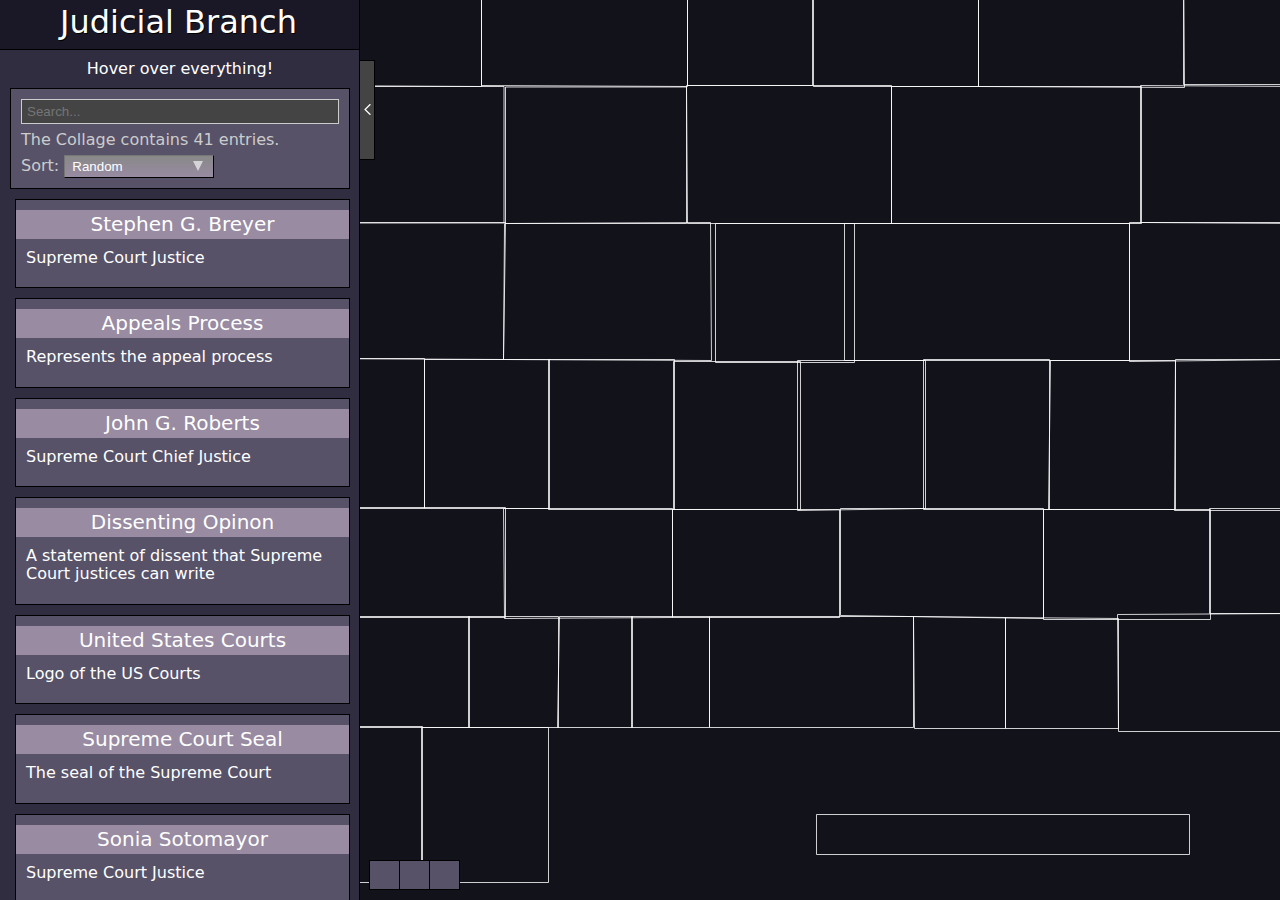
==== commit dc4db548: "Fixes" ====
--- a/docs/index.html
+++ b/docs/index.html
@@ -28,7 +28,6 @@
 
     <meta name="robots" content="index, follow" />
 
-
     <meta
       name="viewport"
       content="width=device-width, height=device-height, initial-scale=1, minimum-scale=1, maximum-scale=1, user-scalable=no, shrink-to-fit=no"
@@ -36,7 +35,7 @@
     <meta name="mobile-web-app-capable" content="yes" />
 
     <link
-      href="./_css/style.css?version=1.0.32"
+      href="./css/style.css?version=1.0.32"
       rel="stylesheet"
       type="text/css"
       media="all"
@@ -70,7 +69,7 @@
           <canvas id="highlightCanvas" width="1000" height="1000"></canvas>
           <img
             id="image"
-            src="./_img/place-indexed.svg"
+            src="./img/place-indexed.svg"
             width="1000"
             height="1000"
             alt="Canvas of /r/place in the state of when the experiment was concluded."
@@ -81,7 +80,9 @@
       <div id="entriesListContainer">
         <nav>
           <a style="display: none" id="aboutLink" href="./about.html">About</a>
-          <a style="display: none" id="drawLink" href="./?mode=draw">Contribute</a>
+          <a style="display: none" id="drawLink" href="./?mode=draw"
+            >Contribute</a
+          >
           Hover over everything!
         </nav>
         <div id="entriesListControls">
@@ -213,22 +214,19 @@
 
     <script
       type="text/javascript"
-      src="./_js/pointInPolygon.js?version=1.0"
+      src="./js/pointInPolygon.js?version=1.0"
     ></script>
     <script
       type="text/javascript"
-      src="./_js/collage.js?version=1.0.50"
+      src="./js/collage.js?version=1.0.50"
     ></script>
-    <script type="text/javascript" src="./_js/view.js?version=1.0.4"></script>
-    <script
-      type="text/javascript"
-      src="./_js/overlap.js?version=1.0.4"
-    ></script>
-    <script type="text/javascript" src="./_js/draw.js?version=1.0.3"></script>
-    <script type="text/javascript" src="./_js/main.js?version=1.0.3"></script>
+    <script type="text/javascript" src="./js/view.js?version=1.0.4"></script>
+    <script type="text/javascript" src="./js/overlap.js?version=1.0.4"></script>
+    <script type="text/javascript" src="./js/draw.js?version=1.0.3"></script>
+    <script type="text/javascript" src="./js/main.js?version=1.0.3"></script>
 
     <!--
-		<script type="text/javascript" src="./_js/stats.js?version=1.0.0"></script>
+		<script type="text/javascript" src="./js/stats.js?version=1.0.0"></script>
 -->
   </body>
 </html>
--- a/docs/css/style.css
+++ b/docs/css/style.css
@@ -0,0 +1,1065 @@
+/*
+	========================================================================
+	Judicial Branch Collage
+	
+	An Collage of Reddit's /r/place, with information to each
+	artwork	of the canvas provided by the community.
+	
+	Copyright (C) 2017 Roland Rytz <roland@draemm.li>
+	Licensed under the GNU Affero General Public License Version 3
+	This program is free software: you can redistribute it and/or modify
+	it under the terms of the GNU Affero General Public License as
+	published by the Free Software Foundation, either version 3 of the
+	License, or (at your option) any later version.
+	This program is distributed in the hope that it will be useful,
+	but WITHOUT ANY WARRANTY; without even the implied warranty of
+	MERCHANTABILITY or FITNESS FOR A PARTICULAR PURPOSE.
+	For more information, see:
+	https://draemm.li/various/place-collage/license.txt
+	
+	========================================================================
+*/
+@import url("https://rsms.me/inter/inter.css");
+
+* {
+  margin: 0px;
+  padding: 0px;
+  border: none;
+  box-sizing: border-box;
+}
+
+html,
+body {
+  min-height: 100%;
+  min-width: 100%;
+  height: 100%;
+  width: 100%;
+}
+
+body {
+  overflow: hidden;
+  overflow-x: hidden;
+  overflow-y: hidden;
+
+  font-family: Inter, sans, Sans-Serif;
+  background-color: #1e1e2e;
+  color: #ffffff;
+
+  line-height: 1.15;
+}
+
+#wrapper {
+  position: fixed;
+  height: 100%;
+  width: 100%;
+  overflow: hidden;
+  overflow-x: hidden;
+  overflow-y: hidden;
+  -webkit-overflow-scrolling: touch;
+}
+
+a {
+  color: #ffaa00;
+  text-decoration: none;
+}
+
+a:hover {
+  text-decoration: underline;
+}
+
+button,
+#aboutBackButton,
+#drawBackButton {
+  background-image: #888888;
+  border: 1px #000000 solid;
+  color: #ffffff;
+  text-align: center;
+  display: inline-block;
+  padding: 5px;
+  cursor: pointer;
+  text-shadow: 1px 1px 0px #444444;
+}
+
+button::-moz-focus-inner {
+  border: 0;
+}
+
+button:disabled,
+button:disabled:hover {
+  background-image: none;
+  background-color: #988ba2;
+  color: #aaaaaa;
+  cursor: default;
+}
+
+button:hover,
+#aboutBackButton:hover,
+#drawBackButton:hover {
+  background-image: #999999;
+  text-decoration: none;
+}
+
+input[type="text"],
+textArea {
+  background-color: #444444;
+  border: 1px #000000 solid;
+  margin-bottom: 4px;
+  padding: 5px 5px;
+  color: #ffffff;
+  box-sizing: border-box;
+}
+
+input[type="text"] {
+  height: 25px;
+}
+
+header {
+  min-width: 360px;
+  height: 50px;
+  position: absolute;
+  background-color: #1a1826;
+  border-right: 1px #000000 solid;
+  border-bottom: 1px #000000 solid;
+  z-index: 1000;
+  display: inline-block;
+}
+
+@media (max-width: 600px) {
+  header {
+    width: 100%;
+  }
+}
+
+@media (max-width: 400px) {
+  header h1 {
+    font-size: 28px;
+  }
+}
+
+@media (max-width: 350px) {
+  header h1 {
+    font-size: 20px;
+  }
+}
+
+header.aboutHeader {
+  width: 100%;
+  border-right: 0px;
+}
+
+header > a {
+  display: flex;
+  color: #ffffff;
+  /*align-items: center;*/
+}
+
+header > a:hover {
+  text-decoration: none;
+  color: #ffaa00;
+}
+
+#logo {
+  padding: 5px;
+  /*background-color: #FFFFFF;*/
+}
+
+h1 {
+  font-weight: 400;
+  padding: 0px 10px;
+  display: inline-block;
+  margin-top: 0px;
+  line-height: 45px;
+  position: absolute;
+  top: 0px;
+  left: 50px;
+  text-shadow: 1px 1px 0px #000000;
+}
+
+select {
+  -moz-appearance: none;
+  -webkit-appearance: none;
+  appearance: none;
+  background-image: url("data:image/svg+xml;utf8,%3Csvg%0A%20%20%20xmlns%3Adc%3D%22http%3A//purl.org/dc/elements/1.1/%22%0A%20%20%20xmlns%3Acc%3D%22http%3A//creativecommons.org/ns%23%22%0A%20%20%20xmlns%3Ardf%3D%22http%3A//www.w3.org/1999/02/22-rdf-syntax-ns%23%22%0A%20%20%20xmlns%3Asvg%3D%22http%3A//www.w3.org/2000/svg%22%0A%20%20%20xmlns%3D%22http%3A//www.w3.org/2000/svg%22%0A%20%20%20version%3D%221.1%22%0A%20%20%20width%3D%2215.26367%22%0A%20%20%20height%3D%2215.3125%22%0A%20%20%20id%3D%22svg2%22%3E%0A%20%20%3Cdefs%0A%20%20%20%20%20id%3D%22defs4%22%20/%3E%0A%20%20%3Cmetadata%0A%20%20%20%20%20id%3D%22metadata7%22%3E%0A%20%20%20%20%3Crdf%3ARDF%3E%0A%20%20%20%20%20%20%3Ccc%3AWork%0A%20%20%20%20%20%20%20%20%20rdf%3Aabout%3D%22%22%3E%0A%20%20%20%20%20%20%20%20%3Cdc%3Aformat%3Eimage/svg+xml%3C/dc%3Aformat%3E%0A%20%20%20%20%20%20%20%20%3Cdc%3Atype%0A%20%20%20%20%20%20%20%20%20%20%20rdf%3Aresource%3D%22http%3A//purl.org/dc/dcmitype/StillImage%22%20/%3E%0A%20%20%20%20%20%20%20%20%3Cdc%3Atitle%3E%3C/dc%3Atitle%3E%0A%20%20%20%20%20%20%3C/cc%3AWork%3E%0A%20%20%20%20%3C/rdf%3ARDF%3E%0A%20%20%3C/metadata%3E%0A%20%20%3Cg%0A%20%20%20%20%20transform%3D%22translate%28-188.36328%2C-392.51062%29%22%0A%20%20%20%20%20id%3D%22layer1%22%3E%0A%20%20%20%20%3Cg%0A%20%20%20%20%20%20%20id%3D%22text2985%22%0A%20%20%20%20%20%20%20style%3D%22font-size%3A20px%3Bfont-style%3Anormal%3Bfont-variant%3Anormal%3Bfont-weight%3Anormal%3Bfont-stretch%3Anormal%3Btext-align%3Acenter%3Bline-height%3A125%25%3Bletter-spacing%3A0px%3Bword-spacing%3A0px%3Btext-anchor%3Amiddle%3Bfill%3A%23000000%3Bfill-opacity%3A1%3Bstroke%3Anone%3Bfont-family%3AOpen%20Sans%3B-inkscape-font-specification%3AOpen%20Sans%22%3E%0A%20%20%20%20%20%20%3Cpath%0A%20%20%20%20%20%20%20%20%20d%3D%22m%20188.36328%2C392.51062%2015.26367%2C0%20-7.63672%2C15.3125%20-7.62695%2C-15.3125%22%0A%20%20%20%20%20%20%20%20%20id%3D%22path2990%22%0A%20%20%20%20%20%20%20%20%20style%3D%22fill%3A%23ffffff%3Bfill-opacity%3A0.63274339%22%20/%3E%0A%20%20%20%20%3C/g%3E%0A%20%20%3C/g%3E%0A%3C/svg%3E"),
+    linear-gradient(to bottom, #888888, #988ba2);
+  background-repeat: no-repeat, repeat;
+  background-position: calc(100% - 10px) center, 0 0;
+  background-size: 10px, cover;
+  border: 1px #222222 outset;
+  color: #ffffff;
+  cursor: pointer;
+  padding: 3px;
+  padding-left: 7px;
+}
+
+select option[disabled] {
+  display: none;
+}
+
+select:hover {
+  background-image: url("data:image/svg+xml;utf8,%3Csvg%0A%20%20%20xmlns%3Adc%3D%22http%3A//purl.org/dc/elements/1.1/%22%0A%20%20%20xmlns%3Acc%3D%22http%3A//creativecommons.org/ns%23%22%0A%20%20%20xmlns%3Ardf%3D%22http%3A//www.w3.org/1999/02/22-rdf-syntax-ns%23%22%0A%20%20%20xmlns%3Asvg%3D%22http%3A//www.w3.org/2000/svg%22%0A%20%20%20xmlns%3D%22http%3A//www.w3.org/2000/svg%22%0A%20%20%20version%3D%221.1%22%0A%20%20%20width%3D%2215.26367%22%0A%20%20%20height%3D%2215.3125%22%0A%20%20%20id%3D%22svg2%22%3E%0A%20%20%3Cdefs%0A%20%20%20%20%20id%3D%22defs4%22%20/%3E%0A%20%20%3Cmetadata%0A%20%20%20%20%20id%3D%22metadata7%22%3E%0A%20%20%20%20%3Crdf%3ARDF%3E%0A%20%20%20%20%20%20%3Ccc%3AWork%0A%20%20%20%20%20%20%20%20%20rdf%3Aabout%3D%22%22%3E%0A%20%20%20%20%20%20%20%20%3Cdc%3Aformat%3Eimage/svg+xml%3C/dc%3Aformat%3E%0A%20%20%20%20%20%20%20%20%3Cdc%3Atype%0A%20%20%20%20%20%20%20%20%20%20%20rdf%3Aresource%3D%22http%3A//purl.org/dc/dcmitype/StillImage%22%20/%3E%0A%20%20%20%20%20%20%20%20%3Cdc%3Atitle%3E%3C/dc%3Atitle%3E%0A%20%20%20%20%20%20%3C/cc%3AWork%3E%0A%20%20%20%20%3C/rdf%3ARDF%3E%0A%20%20%3C/metadata%3E%0A%20%20%3Cg%0A%20%20%20%20%20transform%3D%22translate%28-188.36328%2C-392.51062%29%22%0A%20%20%20%20%20id%3D%22layer1%22%3E%0A%20%20%20%20%3Cg%0A%20%20%20%20%20%20%20id%3D%22text2985%22%0A%20%20%20%20%20%20%20style%3D%22font-size%3A20px%3Bfont-style%3Anormal%3Bfont-variant%3Anormal%3Bfont-weight%3Anormal%3Bfont-stretch%3Anormal%3Btext-align%3Acenter%3Bline-height%3A125%25%3Bletter-spacing%3A0px%3Bword-spacing%3A0px%3Btext-anchor%3Amiddle%3Bfill%3A%23000000%3Bfill-opacity%3A1%3Bstroke%3Anone%3Bfont-family%3AOpen%20Sans%3B-inkscape-font-specification%3AOpen%20Sans%22%3E%0A%20%20%20%20%20%20%3Cpath%0A%20%20%20%20%20%20%20%20%20d%3D%22m%20188.36328%2C392.51062%2015.26367%2C0%20-7.63672%2C15.3125%20-7.62695%2C-15.3125%22%0A%20%20%20%20%20%20%20%20%20id%3D%22path2990%22%0A%20%20%20%20%20%20%20%20%20style%3D%22fill%3A%23ffffff%3Bfill-opacity%3A0.63274339%22%20/%3E%0A%20%20%20%20%3C/g%3E%0A%20%20%3C/g%3E%0A%3C/svg%3E"),
+    linear-gradient(to bottom, #999999, #6e6c7e);
+}
+
+select:active {
+  background-image: linear-gradient(to bottom, #988ba2, #6e6c7e);
+  background-color: #988ba2;
+}
+
+option,
+optgroup {
+  background-color: #575268;
+  font-size: 16px;
+  border-color: #bbbbbb;
+}
+
+#linesCanvas {
+  position: absolute;
+  left: 0px;
+  top: 0px;
+  height: 100%;
+  /*width: calc(100% - 320px);*/
+  width: 100%;
+  z-index: -500;
+}
+
+#container {
+  width: calc(100% - 320px);
+  height: 100%;
+  margin-left: 320px;
+
+  touch-action: manipulation;
+
+  overflow: hidden;
+  overflow-x: hidden;
+  overflow-y: hidden;
+}
+
+#loading {
+  position: absolute;
+  background-color: rgba(10, 10, 10, 0.9);
+  top: 0px;
+  left: 0px;
+  right: 0px;
+  bottom: 0px;
+  z-index: 100;
+}
+
+#loading > div {
+  margin: 80px auto;
+  color: #ffffff;
+  text-align: center;
+  font-size: 40px;
+}
+
+#loading > div > div:first-child {
+  width: 200px;
+  height: 200px;
+  border-radius: 200px;
+  border: 7px #cccccc solid;
+  display: inline-block;
+  border-top-color: #ffaa00;
+
+  animation-duration: 3s;
+  animation-name: spinner;
+  animation-iteration-count: infinite;
+}
+
+#loading > div > span {
+  font-family: "DejaVu Sans", Helvetica, sans-serif;
+  font-weight: 200;
+}
+
+@keyframes spinner {
+  from {
+    transform: rotateZ(0deg);
+  }
+
+  to {
+    transform: rotateZ(360deg);
+  }
+}
+
+.error {
+  color: #ffffff;
+  font-size: 23px;
+  margin: 15px 0px;
+}
+
+.errorBody {
+  color: #cc8888;
+  font-family: monospace;
+  font-size: 20px;
+  cursor: text;
+}
+
+noscript {
+  color: #ffffff;
+  font-size: 23px;
+  display: block;
+  margin-top: 10px;
+}
+
+.listHidden #container {
+  width: 100%;
+  margin-left: 0px;
+}
+
+#innerContainer {
+  height: 1000px;
+  width: 1000px;
+  position: absolute;
+  z-index: -1000;
+}
+
+#image {
+  position: absolute;
+  height: 100%;
+  width: 100%;
+  z-index: -1500;
+  image-rendering: -moz-crisp-edges;
+  image-rendering: pixelated;
+  -ms-interpolation-mode: nearest-neighbor;
+}
+
+#highlightCanvas {
+  z-index: -1200;
+  position: absolute;
+  height: 100%;
+  width: 100%;
+  image-rendering: -moz-crisp-edges;
+  image-rendering: pixelated;
+  -ms-interpolation-mode: nearest-neighbor;
+}
+
+#objectsList {
+  max-width: 300px;
+  width: calc(100% - 10px);
+  position: absolute;
+  right: 0px;
+  top: 0px;
+  padding: 0px;
+  max-height: calc(100% - 40px);
+  overflow-y: auto;
+  z-index: 0;
+}
+
+#closeObjectsListButton {
+  height: 40px;
+  width: 40px;
+  position: absolute;
+  top: 10px;
+  right: 310px;
+  background-image: url("data:image/svg+xml;utf8,%3Csvg%0A%20%20%20xmlns%3Adc%3D%22http%3A//purl.org/dc/elements/1.1/%22%0A%20%20%20xmlns%3Acc%3D%22http%3A//creativecommons.org/ns%23%22%0A%20%20%20xmlns%3Ardf%3D%22http%3A//www.w3.org/1999/02/22-rdf-syntax-ns%23%22%0A%20%20%20xmlns%3Asvg%3D%22http%3A//www.w3.org/2000/svg%22%0A%20%20%20xmlns%3D%22http%3A//www.w3.org/2000/svg%22%0A%20%20%20version%3D%221.1%22%0A%20%20%20width%3D%22192.84375%22%0A%20%20%20height%3D%22192.875%22%0A%20%20%20id%3D%22svg2%22%3E%0A%20%20%3Cdefs%0A%20%20%20%20%20id%3D%22defs4%22%20/%3E%0A%20%20%3Cmetadata%0A%20%20%20%20%20id%3D%22metadata7%22%3E%0A%20%20%20%20%3Crdf%3ARDF%3E%0A%20%20%20%20%20%20%3Ccc%3AWork%0A%20%20%20%20%20%20%20%20%20rdf%3Aabout%3D%22%22%3E%0A%20%20%20%20%20%20%20%20%3Cdc%3Aformat%3Eimage/svg+xml%3C/dc%3Aformat%3E%0A%20%20%20%20%20%20%20%20%3Cdc%3Atype%0A%20%20%20%20%20%20%20%20%20%20%20rdf%3Aresource%3D%22http%3A//purl.org/dc/dcmitype/StillImage%22%20/%3E%0A%20%20%20%20%20%20%20%20%3Cdc%3Atitle%3E%3C/dc%3Atitle%3E%0A%20%20%20%20%20%20%3C/cc%3AWork%3E%0A%20%20%20%20%3C/rdf%3ARDF%3E%0A%20%20%3C/metadata%3E%0A%20%20%3Cg%0A%20%20%20%20%20transform%3D%22matrix%281.2121574%2C0%2C0%2C1.2121574%2C-20.456139%2C-20.460051%29%22%0A%20%20%20%20%20id%3D%22g3804%22%0A%20%20%20%20%20style%3D%22stroke%3A%23ffffff%3Bstroke-opacity%3A1%22%3E%0A%20%20%20%20%3Cg%0A%20%20%20%20%20%20%20transform%3D%22translate%28-156.4375%2C-398.78125%29%22%0A%20%20%20%20%20%20%20id%3D%22layer1%22%0A%20%20%20%20%20%20%20style%3D%22stroke%3A%23ffffff%3Bstroke-opacity%3A1%22%3E%0A%20%20%20%20%20%20%3Cpath%0A%20%20%20%20%20%20%20%20%20d%3D%22M%20195.27845%2C552.79802%20310.43583%2C437.64064%22%0A%20%20%20%20%20%20%20%20%20id%3D%22path2985%22%0A%20%20%20%20%20%20%20%20%20style%3D%22fill%3Anone%3Bstroke%3A%23ffffff%3Bstroke-width%3A24.74926186%3Bstroke-linecap%3Asquare%3Bstroke-linejoin%3Amiter%3Bstroke-miterlimit%3A4%3Bstroke-opacity%3A1%3Bstroke-dasharray%3Anone%22%20/%3E%0A%20%20%20%20%20%20%3Cpath%0A%20%20%20%20%20%20%20%20%20d%3D%22M%20310.43583%2C552.79802%20195.27845%2C437.64064%22%0A%20%20%20%20%20%20%20%20%20id%3D%22path3802%22%0A%20%20%20%20%20%20%20%20%20style%3D%22fill%3Anone%3Bstroke%3A%23ffffff%3Bstroke-width%3A24.74926186%3Bstroke-linecap%3Asquare%3Bstroke-linejoin%3Amiter%3Bstroke-miterlimit%3A4%3Bstroke-opacity%3A1%3Bstroke-dasharray%3Anone%22%20/%3E%0A%20%20%20%20%3C/g%3E%0A%20%20%3C/g%3E%0A%3C/svg%3E");
+  background-size: 15px, cover;
+  background-position: center, 0 0;
+  background-repeat: no-repeat, no-repeat;
+  background-color: #575268;
+}
+
+#closeObjectsListButton.hidden {
+  display: none;
+}
+
+#closeObjectsListButton:hover {
+  background-image: url("data:image/svg+xml;utf8,%3Csvg%0A%20%20%20xmlns%3Adc%3D%22http%3A//purl.org/dc/elements/1.1/%22%0A%20%20%20xmlns%3Acc%3D%22http%3A//creativecommons.org/ns%23%22%0A%20%20%20xmlns%3Ardf%3D%22http%3A//www.w3.org/1999/02/22-rdf-syntax-ns%23%22%0A%20%20%20xmlns%3Asvg%3D%22http%3A//www.w3.org/2000/svg%22%0A%20%20%20xmlns%3D%22http%3A//www.w3.org/2000/svg%22%0A%20%20%20version%3D%221.1%22%0A%20%20%20width%3D%22192.84375%22%0A%20%20%20height%3D%22192.875%22%0A%20%20%20id%3D%22svg2%22%3E%0A%20%20%3Cdefs%0A%20%20%20%20%20id%3D%22defs4%22%20/%3E%0A%20%20%3Cmetadata%0A%20%20%20%20%20id%3D%22metadata7%22%3E%0A%20%20%20%20%3Crdf%3ARDF%3E%0A%20%20%20%20%20%20%3Ccc%3AWork%0A%20%20%20%20%20%20%20%20%20rdf%3Aabout%3D%22%22%3E%0A%20%20%20%20%20%20%20%20%3Cdc%3Aformat%3Eimage/svg+xml%3C/dc%3Aformat%3E%0A%20%20%20%20%20%20%20%20%3Cdc%3Atype%0A%20%20%20%20%20%20%20%20%20%20%20rdf%3Aresource%3D%22http%3A//purl.org/dc/dcmitype/StillImage%22%20/%3E%0A%20%20%20%20%20%20%20%20%3Cdc%3Atitle%3E%3C/dc%3Atitle%3E%0A%20%20%20%20%20%20%3C/cc%3AWork%3E%0A%20%20%20%20%3C/rdf%3ARDF%3E%0A%20%20%3C/metadata%3E%0A%20%20%3Cg%0A%20%20%20%20%20transform%3D%22matrix%281.2121574%2C0%2C0%2C1.2121574%2C-20.456139%2C-20.460051%29%22%0A%20%20%20%20%20id%3D%22g3804%22%0A%20%20%20%20%20style%3D%22stroke%3A%23ffffff%3Bstroke-opacity%3A1%22%3E%0A%20%20%20%20%3Cg%0A%20%20%20%20%20%20%20transform%3D%22translate%28-156.4375%2C-398.78125%29%22%0A%20%20%20%20%20%20%20id%3D%22layer1%22%0A%20%20%20%20%20%20%20style%3D%22stroke%3A%23ffffff%3Bstroke-opacity%3A1%22%3E%0A%20%20%20%20%20%20%3Cpath%0A%20%20%20%20%20%20%20%20%20d%3D%22M%20195.27845%2C552.79802%20310.43583%2C437.64064%22%0A%20%20%20%20%20%20%20%20%20id%3D%22path2985%22%0A%20%20%20%20%20%20%20%20%20style%3D%22fill%3Anone%3Bstroke%3A%23ffffff%3Bstroke-width%3A24.74926186%3Bstroke-linecap%3Asquare%3Bstroke-linejoin%3Amiter%3Bstroke-miterlimit%3A4%3Bstroke-opacity%3A1%3Bstroke-dasharray%3Anone%22%20/%3E%0A%20%20%20%20%20%20%3Cpath%0A%20%20%20%20%20%20%20%20%20d%3D%22M%20310.43583%2C552.79802%20195.27845%2C437.64064%22%0A%20%20%20%20%20%20%20%20%20id%3D%22path3802%22%0A%20%20%20%20%20%20%20%20%20style%3D%22fill%3Anone%3Bstroke%3A%23ffffff%3Bstroke-width%3A24.74926186%3Bstroke-linecap%3Asquare%3Bstroke-linejoin%3Amiter%3Bstroke-miterlimit%3A4%3Bstroke-opacity%3A1%3Bstroke-dasharray%3Anone%22%20/%3E%0A%20%20%20%20%3C/g%3E%0A%20%20%3C/g%3E%0A%3C/svg%3E"),
+    linear-gradient(to bottom, #6e6c7e, #575268);
+}
+
+@media (max-width: 750px) {
+  div:not(.listHidden) > #objectsList {
+    display: none;
+  }
+  div:not(.listHidden) > #closeObjectsListButton {
+    display: none;
+  }
+}
+
+@media (max-width: 700px) {
+  #objectsList {
+    top: 50px;
+    max-height: calc(100% - 90px);
+  }
+}
+
+@media (max-width: 750px) {
+  #closeObjectsListButton {
+    top: 60px;
+  }
+}
+
+@media (max-width: 530px) {
+  #objectsList {
+    top: 80px;
+    max-height: calc(100% - 130px);
+  }
+
+  #closeObjectsListButton {
+    top: 55px;
+    right: 10px;
+    height: 30px;
+    width: 30px;
+  }
+}
+
+.object {
+  background-color: #575268;
+  border: 1px #000000 solid;
+  margin: 10px 10px 0px 0px;
+  padding: 10px;
+  overflow-x: auto;
+}
+
+.object:hover {
+  background-color: #988ba2;
+  border-color: #ffffff;
+}
+
+.object:hover a {
+  background-color: #575268;
+}
+
+.object:hover h2 {
+  background-color: #6e6c7e;
+}
+
+.object > * {
+  display: block;
+}
+
+.object h2 {
+  display: block;
+  font-size: 20px;
+  background-color: #988ba2;
+  margin: 0px -10px 10px -10px;
+  font-weight: 350;
+}
+
+.object h2 a {
+  color: #ffffff;
+  padding: 3px 10px;
+  display: block;
+  height: 100%;
+  width: 100%;
+}
+
+.object h2 a:hover {
+  color: #ffaa00;
+}
+
+.object a {
+  background-color: #988ba2;
+  text-align: center;
+  padding: 3px;
+  margin-bottom: 5px;
+}
+
+.object a.inline {
+  background-color: transparent;
+  display: inline;
+  padding: 0px;
+  margin: 0px;
+}
+
+.object a.inline:hover {
+  background-color: transparent;
+  text-decoration: underline;
+}
+
+.object a:hover {
+  background-color: #6e6c7e;
+  text-decoration: none;
+}
+
+.object p {
+  margin-bottom: 10px;
+}
+
+#drawControlsContainer {
+  background-color: #444444;
+  border-right: 1px #000000 solid;
+  width: 360px;
+  position: absolute;
+  left: 0px;
+  top: 50px;
+  bottom: 0px;
+  overflow-y: auto;
+  display: none;
+  padding: 0px 20px;
+}
+
+.draw #drawControlsContainer {
+  display: block;
+}
+
+#drawControls {
+  width: 250px;
+  padding: 15px;
+  margin: 10px auto;
+  background-color: #575268;
+}
+
+#drawBackButton {
+  margin: 10px auto 0px auto;
+  display: block;
+  width: 170px;
+}
+
+#drawControls > * {
+  width: 100%;
+  display: flex;
+  justify-content: center;
+  margin-bottom: 5px;
+}
+
+#drawControls > * > * {
+  flex-grow: 1;
+  margin-right: 5px;
+}
+
+#drawControls > * > *:last-child {
+  margin-right: 0px;
+}
+
+.checkboxLabel {
+  background-color: #988ba2;
+  padding: 3px;
+  cursor: pointer;
+}
+
+.checkboxLabel:hover {
+  background-color: #6e6c7e;
+}
+
+#drawControls .checkboxLabel {
+  display: inline-block;
+}
+
+input[type="checkbox"] {
+  margin: 3px;
+  vertical-align: middle;
+  display: inline-block;
+  width: 15px;
+  height: 15px;
+}
+
+#hint {
+  display: block;
+  text-align: left;
+  color: #dddddd;
+}
+
+#hint p {
+  margin-bottom: 10px;
+}
+
+#objectInfo {
+  display: none;
+}
+
+#objectInfo input {
+  width: 100%;
+}
+
+#descriptionField {
+  width: 220px;
+  height: 70px;
+}
+
+#infoButtons {
+  display: flex;
+  margin-top: 10px;
+}
+
+#infoButtons button {
+  width: 50px;
+  flex-grow: 1;
+  margin-right: 10px;
+}
+
+#infoButtons button:last-child {
+  margin-right: 0px;
+}
+
+.overlay {
+  position: absolute;
+  top: 0px;
+  left: 0px;
+  right: 0px;
+  bottom: 0px;
+  background-color: rgba(0, 0, 0, 0.8);
+  display: none;
+  justify-content: center;
+}
+
+#exportWindow {
+  margin: 50px auto;
+  padding: 10px;
+  width: 100%;
+  height: calc(100% - 100px);
+  max-width: 500px;
+  /*max-height: 300px*/
+
+  border: 1px #000000 solid;
+  background-color: #575268;
+
+  display: flex;
+  flex-direction: column;
+  overflow-y: auto;
+}
+
+#exportWindow * {
+  flex-shrink: 0;
+  margin-bottom: 10px;
+}
+
+#exportWindow p {
+}
+
+#exportString {
+  flex-grow: 1;
+  flex-shrink: 0;
+}
+
+#exportCloseButton {
+  margin-bottom: 0px;
+  width: 100px;
+  align-self: flex-end;
+}
+
+#exportOverlay {
+  display: none;
+}
+
+#zoomControls {
+  position: absolute;
+  bottom: 10px;
+  left: 370px;
+  width: 90px;
+  display: flex;
+}
+
+.listHidden #zoomControls {
+  left: 10px;
+}
+
+#zoomControls button {
+  display: inline-block;
+  height: 30px;
+  width: 30px;
+  margin-left: -1px;
+  flex-grow: 1;
+  font-size: 20px;
+  line-height: 0px;
+  font-weight: 300;
+  background-size: 15px;
+  background-repeat: no-repeat;
+  background-position: center;
+  background-color: #575268;
+}
+
+#zoomControls button:focus {
+  outline: none;
+}
+
+#zoomControls button:hover {
+  background-color: #988ba2;
+}
+
+#zoomInButton {
+  background-image: url("/img/plus.svg");
+}
+
+button#zoomResetButton {
+  background-image: url("/img/original.svg");
+}
+
+#zoomOutButton {
+  background-image: url("/img/minus.svg");
+}
+
+#entriesListContainer {
+  position: absolute;
+  left: 10px;
+  top: 50px;
+  bottom: 0px;
+  padding-bottom: 0px;
+  width: 340px;
+  display: flex;
+  flex-direction: column;
+}
+
+@media (max-width: 500px) {
+  div#entriesListContainer {
+    width: calc(100% - 20px);
+  }
+
+  div#entriesListBackground {
+    width: 100%;
+  }
+
+  div:not(.listHidden) > #zoomControls {
+    display: none;
+  }
+
+  div:not(.listHidden) > button#hideListButton {
+    background-image: url("data:image/svg+xml;utf8,%3Csvg%0A%20%20%20xmlns%3Adc%3D%22http%3A//purl.org/dc/elements/1.1/%22%0A%20%20%20xmlns%3Acc%3D%22http%3A//creativecommons.org/ns%23%22%0A%20%20%20xmlns%3Ardf%3D%22http%3A//www.w3.org/1999/02/22-rdf-syntax-ns%23%22%0A%20%20%20xmlns%3Asvg%3D%22http%3A//www.w3.org/2000/svg%22%0A%20%20%20xmlns%3D%22http%3A//www.w3.org/2000/svg%22%0A%20%20%20version%3D%221.1%22%0A%20%20%20width%3D%22192.84375%22%0A%20%20%20height%3D%22192.875%22%0A%20%20%20id%3D%22svg2%22%3E%0A%20%20%3Cdefs%0A%20%20%20%20%20id%3D%22defs4%22%20/%3E%0A%20%20%3Cmetadata%0A%20%20%20%20%20id%3D%22metadata7%22%3E%0A%20%20%20%20%3Crdf%3ARDF%3E%0A%20%20%20%20%20%20%3Ccc%3AWork%0A%20%20%20%20%20%20%20%20%20rdf%3Aabout%3D%22%22%3E%0A%20%20%20%20%20%20%20%20%3Cdc%3Aformat%3Eimage/svg+xml%3C/dc%3Aformat%3E%0A%20%20%20%20%20%20%20%20%3Cdc%3Atype%0A%20%20%20%20%20%20%20%20%20%20%20rdf%3Aresource%3D%22http%3A//purl.org/dc/dcmitype/StillImage%22%20/%3E%0A%20%20%20%20%20%20%20%20%3Cdc%3Atitle%3E%3C/dc%3Atitle%3E%0A%20%20%20%20%20%20%3C/cc%3AWork%3E%0A%20%20%20%20%3C/rdf%3ARDF%3E%0A%20%20%3C/metadata%3E%0A%20%20%3Cg%0A%20%20%20%20%20transform%3D%22matrix%281.2121574%2C0%2C0%2C1.2121574%2C-20.456139%2C-20.460051%29%22%0A%20%20%20%20%20id%3D%22g3804%22%0A%20%20%20%20%20style%3D%22stroke%3A%23ffffff%3Bstroke-opacity%3A1%22%3E%0A%20%20%20%20%3Cg%0A%20%20%20%20%20%20%20transform%3D%22translate%28-156.4375%2C-398.78125%29%22%0A%20%20%20%20%20%20%20id%3D%22layer1%22%0A%20%20%20%20%20%20%20style%3D%22stroke%3A%23ffffff%3Bstroke-opacity%3A1%22%3E%0A%20%20%20%20%20%20%3Cpath%0A%20%20%20%20%20%20%20%20%20d%3D%22M%20195.27845%2C552.79802%20310.43583%2C437.64064%22%0A%20%20%20%20%20%20%20%20%20id%3D%22path2985%22%0A%20%20%20%20%20%20%20%20%20style%3D%22fill%3Anone%3Bstroke%3A%23ffffff%3Bstroke-width%3A24.74926186%3Bstroke-linecap%3Asquare%3Bstroke-linejoin%3Amiter%3Bstroke-miterlimit%3A4%3Bstroke-opacity%3A1%3Bstroke-dasharray%3Anone%22%20/%3E%0A%20%20%20%20%20%20%3Cpath%0A%20%20%20%20%20%20%20%20%20d%3D%22M%20310.43583%2C552.79802%20195.27845%2C437.64064%22%0A%20%20%20%20%20%20%20%20%20id%3D%22path3802%22%0A%20%20%20%20%20%20%20%20%20style%3D%22fill%3Anone%3Bstroke%3A%23ffffff%3Bstroke-width%3A24.74926186%3Bstroke-linecap%3Asquare%3Bstroke-linejoin%3Amiter%3Bstroke-miterlimit%3A4%3Bstroke-opacity%3A1%3Bstroke-dasharray%3Anone%22%20/%3E%0A%20%20%20%20%3C/g%3E%0A%20%20%3C/g%3E%0A%3C/svg%3E");
+    background-size: 20px;
+    position: absolute;
+    top: 55px;
+    right: 10px;
+    left: initial;
+    border: 1px #000000 solid;
+    width: 40px;
+    height: 40px;
+  }
+
+  #entriesListContainer > nav {
+    width: calc(100% - 45px);
+  }
+}
+
+@media (max-width: 750px) {
+  div:not(.listHidden) > #author {
+    display: none;
+  }
+}
+
+@media (max-width: 400px) {
+  #author {
+    display: none;
+  }
+}
+
+@media (max-width: 350px) {
+  #entriesListContainer > nav > a#drawLink {
+    display: none;
+  }
+}
+
+.draw #entriesListContainer {
+  display: none;
+}
+
+.listHidden #entriesListContainer {
+  display: none;
+}
+
+#entriesListContainer > nav {
+  margin: 10px 0px;
+  display: flex;
+  flex-shrink: 0;
+  justify-content: center;
+}
+
+#entriesListContainer > nav > a,
+#entriesListContainer > nav > button {
+  background-image: linear-gradient(to bottom, #888888, #988ba2);
+  border: 1px #000000 solid;
+  color: #ffffff;
+  text-align: center;
+  display: block;
+  padding: 4px;
+  cursor: pointer;
+  width: 120px;
+  height: 30px;
+  margin-right: 10px;
+  text-shadow: 1px 1px 0px #444444;
+}
+
+#entriesListContainer > nav > button {
+  width: 30px;
+  padding: 2px;
+  flex-shrink: 0;
+}
+
+#entriesListContainer > nav > button > img {
+  height: 22px;
+  width: 22px;
+}
+
+#entriesListContainer > nav > button:last-child {
+  margin-right: 0px;
+}
+
+#entriesListContainer > nav > a:hover {
+  text-decoration: none;
+  background-image: linear-gradient(to bottom, #999999, #6e6c7e);
+}
+
+#entriesListContainer > nav > button:hover {
+  background-image: none;
+  background: transparent;
+  border-color: transparent;
+}
+
+#entriesListContainer > nav > button:hover > img {
+  text-decoration: none;
+  background-image: linear-gradient(to bottom, #ffaa00, #ffaa00);
+  border-radius: 15px;
+  padding: 3px;
+  margin: -3px;
+  height: 28px;
+  width: 28px;
+}
+
+#entriesListBackground {
+  position: absolute;
+  left: 0px;
+  top: 50px;
+  bottom: 0px;
+  width: 360px;
+  z-index: -600;
+  background-color: #302d41;
+  border-right: 1px #000000 solid;
+}
+
+.draw #entriesListBackground {
+  display: none;
+}
+
+.listHidden #entriesListBackground {
+  display: none;
+}
+
+#hideListButton {
+  position: absolute;
+  height: 100px;
+  width: 15px;
+  top: 60px;
+  left: 360px;
+  border-left: none;
+  background-color: #444444;
+  background-size: 7px;
+  background-repeat: no-repeat;
+  background-position: center;
+  background-image: url("data:image/svg+xml;utf8,%3Csvg%0A%20%20%20xmlns%3Adc%3D%22http%3A//purl.org/dc/elements/1.1/%22%0A%20%20%20xmlns%3Acc%3D%22http%3A//creativecommons.org/ns%23%22%0A%20%20%20xmlns%3Ardf%3D%22http%3A//www.w3.org/1999/02/22-rdf-syntax-ns%23%22%0A%20%20%20xmlns%3Asvg%3D%22http%3A//www.w3.org/2000/svg%22%0A%20%20%20xmlns%3D%22http%3A//www.w3.org/2000/svg%22%0A%20%20%20version%3D%221.1%22%0A%20%20%20width%3D%22165.15738%22%0A%20%20%20height%3D%22260.42575%22%0A%20%20%20id%3D%22svg2%22%3E%0A%20%20%3Cdefs%0A%20%20%20%20%20id%3D%22defs4%22%20/%3E%0A%20%20%3Cmetadata%0A%20%20%20%20%20id%3D%22metadata7%22%3E%0A%20%20%20%20%3Crdf%3ARDF%3E%0A%20%20%20%20%20%20%3Ccc%3AWork%0A%20%20%20%20%20%20%20%20%20rdf%3Aabout%3D%22%22%3E%0A%20%20%20%20%20%20%20%20%3Cdc%3Aformat%3Eimage/svg+xml%3C/dc%3Aformat%3E%0A%20%20%20%20%20%20%20%20%3Cdc%3Atype%0A%20%20%20%20%20%20%20%20%20%20%20rdf%3Aresource%3D%22http%3A//purl.org/dc/dcmitype/StillImage%22%20/%3E%0A%20%20%20%20%20%20%20%20%3Cdc%3Atitle%3E%3C/dc%3Atitle%3E%0A%20%20%20%20%20%20%3C/cc%3AWork%3E%0A%20%20%20%20%3C/rdf%3ARDF%3E%0A%20%20%3C/metadata%3E%0A%20%20%3Cg%0A%20%20%20%20%20transform%3D%22translate%28-170.27845%2C-307.37227%29%22%0A%20%20%20%20%20id%3D%22layer1%22%3E%0A%20%20%20%20%3Cpath%0A%20%20%20%20%20%20%20d%3D%22M%20310.43583%2C552.79802%20195.27845%2C437.58514%20310.43583%2C322.37227%22%0A%20%20%20%20%20%20%20id%3D%22path2985%22%0A%20%20%20%20%20%20%20style%3D%22fill%3Anone%3Bstroke%3A%23ffffff%3Bstroke-width%3A30%3Bstroke-linecap%3Asquare%3Bstroke-linejoin%3Amiter%3Bstroke-miterlimit%3A4%3Bstroke-opacity%3A1%3Bstroke-dasharray%3Anone%22%20/%3E%0A%20%20%3C/g%3E%0A%3C/svg%3E");
+}
+
+.listHidden #hideListButton::before {
+  content: "Show List";
+  font-size: 17px;
+  font-weight: 300;
+  color: #bbbbbb;
+  margin-left: 20px;
+}
+
+#hideListButton:hover {
+  background-color: #575268;
+}
+
+.draw #hideListButton {
+  display: none;
+}
+
+.listHidden #hideListButton {
+  background-image: url("data:image/svg+xml;utf8,%3Csvg%0A%20%20%20xmlns%3Adc%3D%22http%3A//purl.org/dc/elements/1.1/%22%0A%20%20%20xmlns%3Acc%3D%22http%3A//creativecommons.org/ns%23%22%0A%20%20%20xmlns%3Ardf%3D%22http%3A//www.w3.org/1999/02/22-rdf-syntax-ns%23%22%0A%20%20%20xmlns%3Asvg%3D%22http%3A//www.w3.org/2000/svg%22%0A%20%20%20xmlns%3D%22http%3A//www.w3.org/2000/svg%22%0A%20%20%20version%3D%221.1%22%0A%20%20%20width%3D%22272.84375%22%0A%20%20%20height%3D%22177.59375%22%0A%20%20%20id%3D%22svg2%22%3E%0A%20%20%3Cdefs%0A%20%20%20%20%20id%3D%22defs4%22%20/%3E%0A%20%20%3Cmetadata%0A%20%20%20%20%20id%3D%22metadata7%22%3E%0A%20%20%20%20%3Crdf%3ARDF%3E%0A%20%20%20%20%20%20%3Ccc%3AWork%0A%20%20%20%20%20%20%20%20%20rdf%3Aabout%3D%22%22%3E%0A%20%20%20%20%20%20%20%20%3Cdc%3Aformat%3Eimage/svg+xml%3C/dc%3Aformat%3E%0A%20%20%20%20%20%20%20%20%3Cdc%3Atype%0A%20%20%20%20%20%20%20%20%20%20%20rdf%3Aresource%3D%22http%3A//purl.org/dc/dcmitype/StillImage%22%20/%3E%0A%20%20%20%20%20%20%20%20%3Cdc%3Atitle%3E%3C/dc%3Atitle%3E%0A%20%20%20%20%20%20%3C/cc%3AWork%3E%0A%20%20%20%20%3C/rdf%3ARDF%3E%0A%20%20%3C/metadata%3E%0A%20%20%3Cg%0A%20%20%20%20%20transform%3D%22translate%28-116.4375%2C-348.78125%29%22%0A%20%20%20%20%20id%3D%22layer1%22%3E%0A%20%20%20%20%3Cpath%0A%20%20%20%20%20%20%20d%3D%22M%20368.07001%2C380.00645%20252.85714%2C495.16383%20137.64427%2C380.00645%22%0A%20%20%20%20%20%20%20id%3D%22path2985%22%0A%20%20%20%20%20%20%20style%3D%22fill%3Anone%3Bstroke%3A%23ffffff%3Bstroke-width%3A30%3Bstroke-linecap%3Asquare%3Bstroke-linejoin%3Amiter%3Bstroke-miterlimit%3A4%3Bstroke-opacity%3A1%3Bstroke-dasharray%3Anone%22%20/%3E%0A%20%20%3C/g%3E%0A%3C/svg%3E"),
+    linear-gradient(to bottom, #575268, #444444);
+  background-size: 15px, cover;
+  background-position: 10px center, 0 0;
+  top: 49px;
+  left: 20px;
+  border: 1px #000000 solid;
+  border-top: 1px #333333 solid;
+  width: 130px;
+  height: 35px;
+  z-index: 1000;
+}
+
+#hideListButton:focus {
+  outline: none;
+}
+
+#entriesListControls {
+  background-color: #575268;
+  border: 1px #000000 solid;
+  color: #cccccc;
+  padding: 10px;
+  margin-bottom: 10px;
+}
+
+#entriesListControls input:focus {
+  outline: none;
+  border-color: #cccccc;
+}
+
+#collageSize {
+  display: block;
+  margin: 3px 0px 5px 0px;
+}
+
+#searchList {
+  width: 100%;
+}
+
+#sortContainer {
+}
+
+#sortContainer label {
+  width: 70px;
+}
+
+#sort {
+  width: 150px;
+}
+
+#entriesListControls {
+  width: 100%;
+}
+
+#entriesList {
+  overflow-y: auto;
+  direction: rtl;
+  padding-bottom: 10px;
+  text-align: center;
+}
+
+#entriesList .object {
+  direction: ltr;
+  margin: 0px 0px 10px 5px;
+  text-align: left;
+}
+
+#author {
+  position: absolute;
+  bottom: 10px;
+  right: 10px;
+  background-color: #575268;
+  border: 1px #000000 solid;
+  padding: 3px;
+  font-size: 12px;
+  z-index: 1100;
+  text-align: center;
+}
+
+#aboutContainer {
+  position: absolute;
+  top: 50px;
+  left: 0px;
+  right: 0px;
+  bottom: 0px;
+  background-color: #333333;
+  display: block;
+  z-index: 1000;
+  overflow-y: auto;
+}
+
+#aboutBackButton {
+  margin: 20px 20px 0px 20px;
+  padding: 10px 20px;
+}
+
+#aboutBackButtonContainer {
+  /*margin: 0px auto;
+	width: 100%;
+	max-width: 1300px;*/
+}
+
+#about {
+  margin: 0px auto;
+  width: 100%;
+  max-width: 1000px;
+  padding: 10px;
+}
+
+#about a {
+  white-space: nowrap;
+}
+
+#about h2 {
+  font-weight: 300;
+  font-size: 30px;
+  margin-top: 30px;
+  margin-bottom: 10px;
+}
+
+#contributors {
+  text-align: justify;
+  margin-top: 15px;
+  margin-bottom: 60px;
+}
+
+#contributors a {
+  margin: 3px;
+  line-height: 26px;
+}
+
+#bitcoinButton {
+  cursor: pointer;
+}
+
+#bitcoinWindow,
+#donateWindow {
+  display: inline-block;
+  z-index: 2000;
+  max-width: 400px;
+  background-color: #444444;
+  border: 1px #000000 solid;
+  width: 100%;
+  text-align: center;
+  min-height: 50px;
+  max-height: 500px;
+  overflow: auto;
+  height: auto;
+  align-self: center;
+}
+
+#donateWindow {
+  top: 20px;
+  max-height: 100%;
+  max-width: 800px;
+}
+
+#donateWindow > #bitcoinQR {
+}
+
+#donateWindow > p {
+  margin: 2px 0px;
+  padding: 0px 20px;
+  text-align: left;
+  width: 100%;
+}
+
+#bitcoinWindow > *,
+#donateWindow > * {
+  display: inline-block;
+  margin: 5px 0px;
+}
+
+#bitcoinWindow > h2,
+#donateWindow > h2 {
+  font-weight: 200;
+  background-color: #575268;
+  width: 100%;
+  line-height: 1.5em;
+  margin: 10px 0px;
+  text-shadow: 1px 1px 0px #000000;
+}
+
+#bitcoinWindow input,
+#donateWindow input {
+  width: 100%;
+  max-width: 350px;
+  font-size: 14px;
+  background-color: #988ba2;
+  text-align: center;
+  cursor: text;
+  color: #ffffff;
+}
+
+#bitcoinWindow button,
+#donateWindow button {
+  padding: 10px 20px;
+  margin-bottom: 20px;
+  margin-top: 10px;
+}
+
+h2#abouth2 {
+  font-size: 40px;
+  margin-bottom: 20px;
+  text-shadow: 2px 2px 0px #000000;
+}
+
+#bitcoinNotice {
+  color: #aaaaaa;
+  margin-top: 7px;
+}
